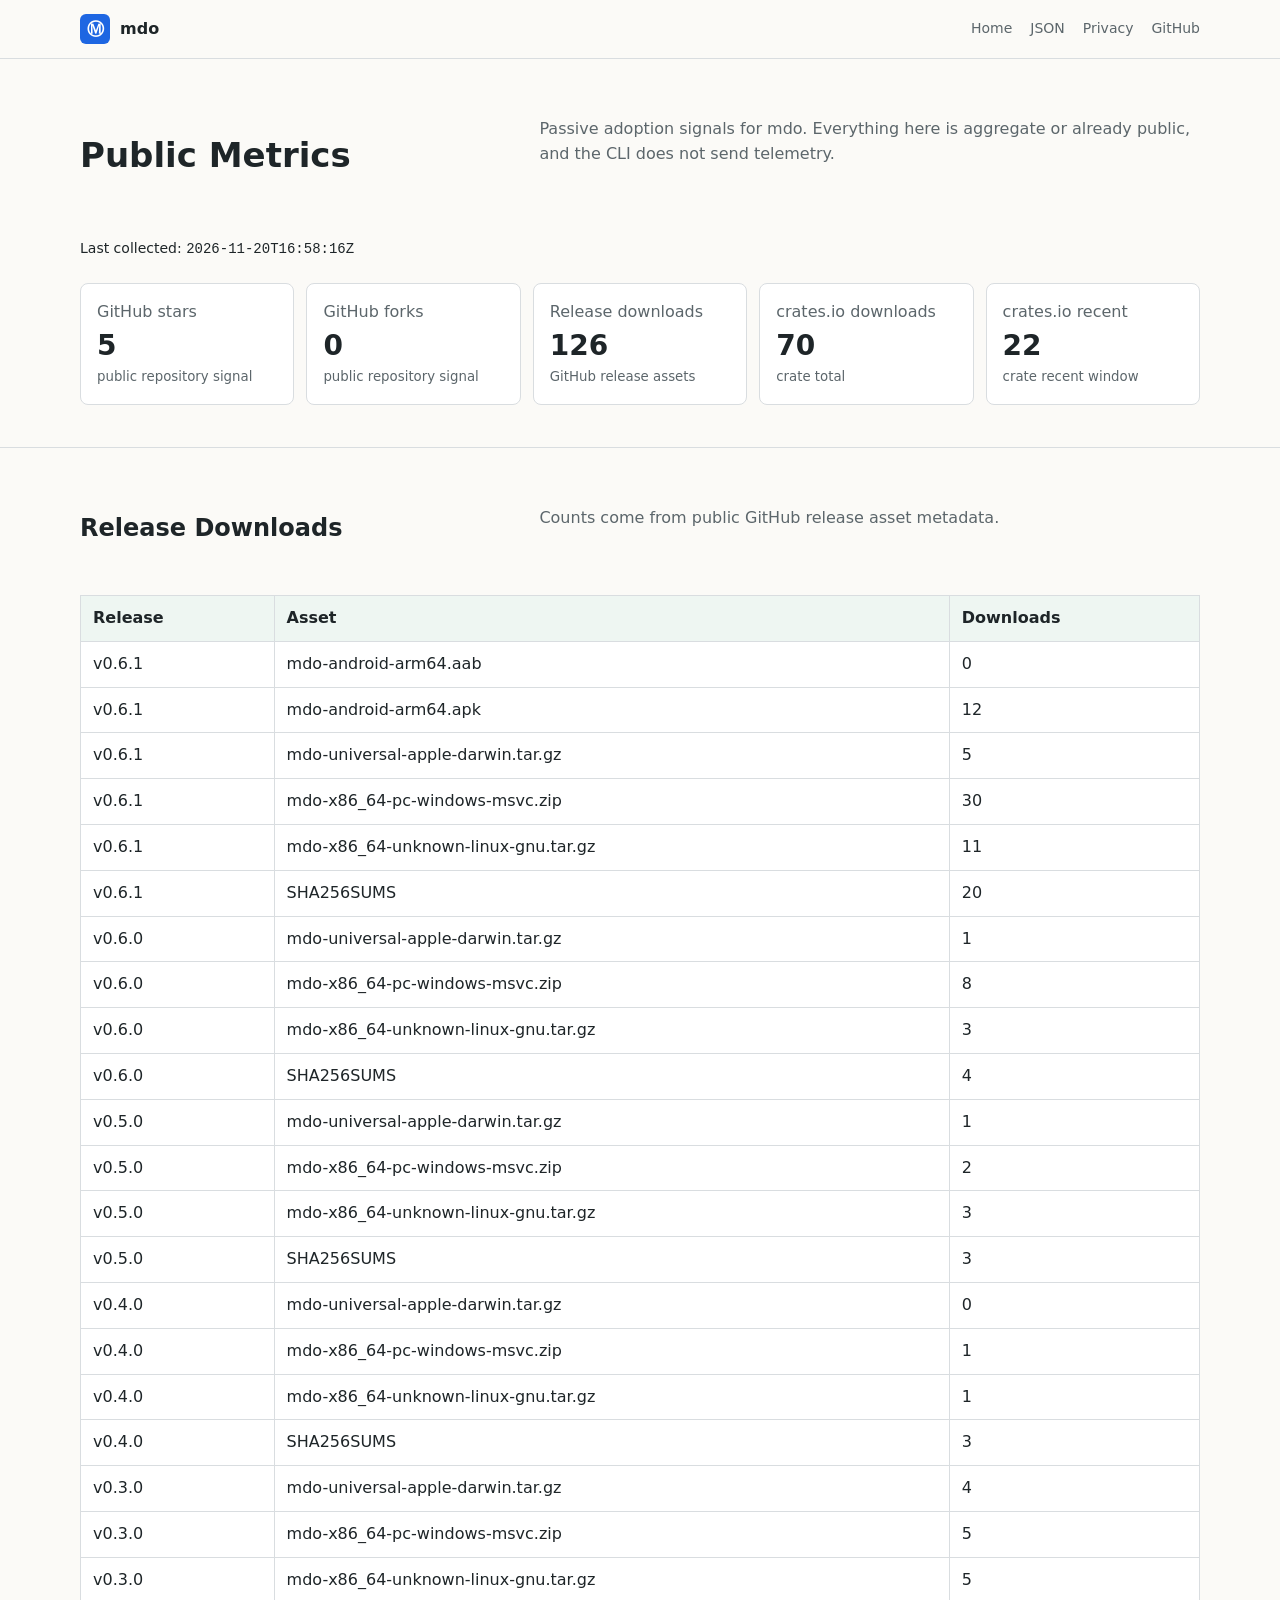
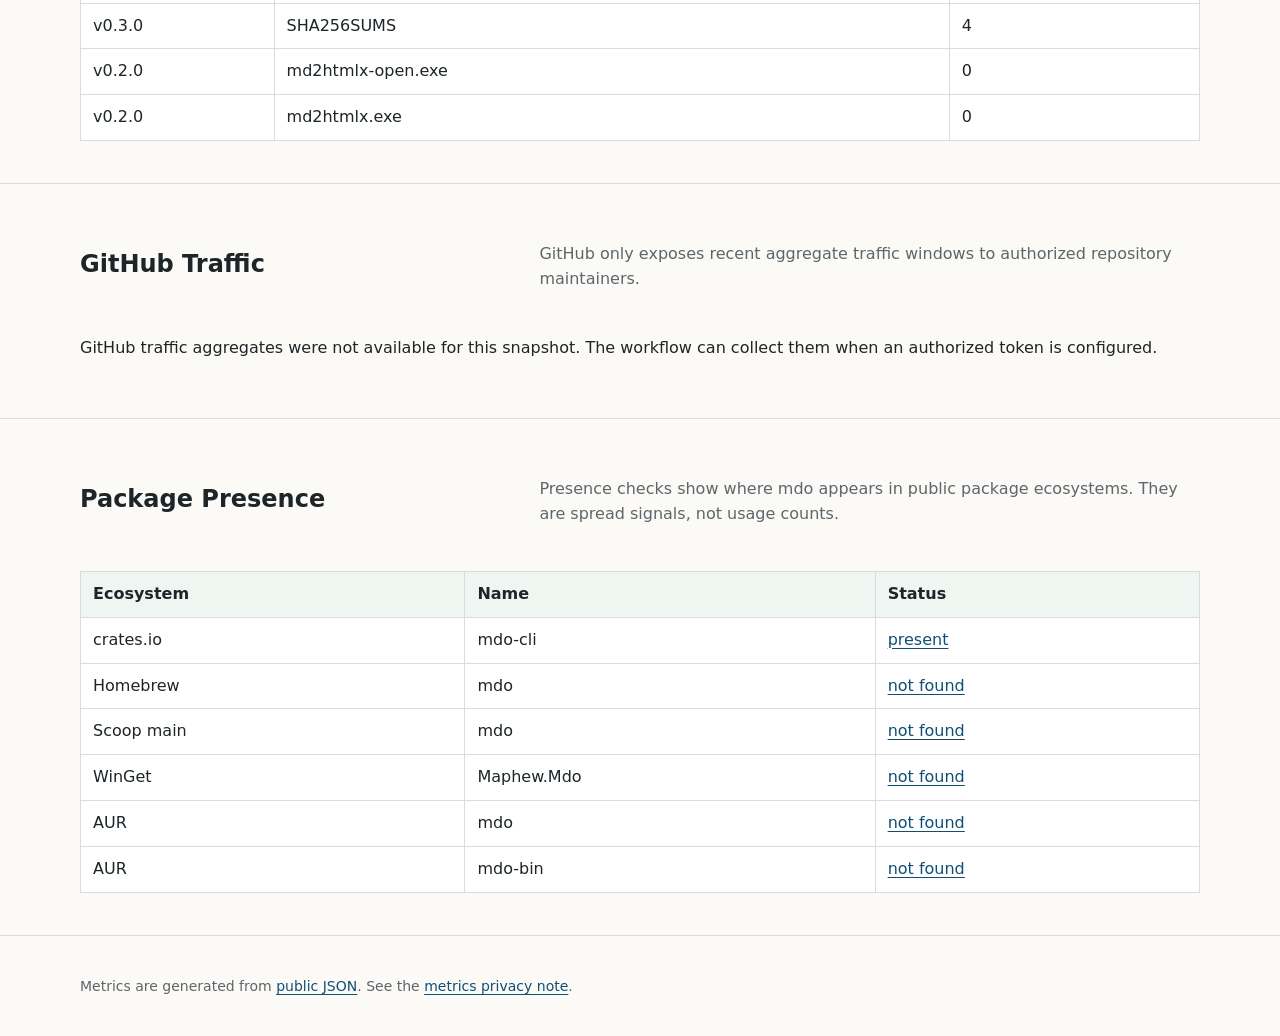
==== docs/metrics/index.html @ 8a6316ed "Update public metrics" ====
<!DOCTYPE html>
<html lang="en">
<head>
  <meta charset="utf-8">
  <meta name="viewport" content="width=device-width, initial-scale=1">
  <title>mdo public metrics</title>
  <meta name="description" content="Public, privacy-preserving adoption metrics for mdo.">
  <link rel="stylesheet" href="../assets/site.css">
</head>
<body>
  <header class="site-header">
    <nav class="nav" aria-label="Primary navigation">
      <a class="brand" href="../index.html">
        <span class="brand-mark" aria-hidden="true">&#9410;</span>
        <span>mdo</span>
      </a>
      <div class="nav-links">
        <a href="../index.html">Home</a>
        <a href="latest.json">JSON</a>
        <a href="privacy.html">Privacy</a>
        <a href="https://github.com/maphew/mdo">GitHub</a>
      </div>
    </nav>
  </header>
  <main>
    <section class="section">
      <div class="section-inner">
        <div class="section-heading">
          <h1>Public Metrics</h1>
          <p>Passive adoption signals for mdo. Everything here is aggregate or already public, and the CLI does not send telemetry.</p>
        </div>
        <p class="source-note">Last collected: <code>2026-11-20T16:58:16Z</code></p>
        <div class="metric-grid">
          <div class="metric-card"><span>GitHub stars</span><strong>5</strong><small>public repository signal</small></div><div class="metric-card"><span>GitHub forks</span><strong>0</strong><small>public repository signal</small></div><div class="metric-card"><span>Release downloads</span><strong>126</strong><small>GitHub release assets</small></div><div class="metric-card"><span>crates.io downloads</span><strong>70</strong><small>crate total</small></div><div class="metric-card"><span>crates.io recent</span><strong>22</strong><small>crate recent window</small></div>
        </div>
      </div>
    </section>
    <section class="section">
      <div class="section-inner">
        <div class="section-heading">
          <h2>Release Downloads</h2>
          <p>Counts come from public GitHub release asset metadata.</p>
        </div>
        <div class="table-wrap">
          <table class="metrics-table">
            <thead><tr><th>Release</th><th>Asset</th><th>Downloads</th></tr></thead>
            <tbody><tr><td>v0.6.1</td><td>mdo-android-arm64.aab</td><td>0</td></tr>
<tr><td>v0.6.1</td><td>mdo-android-arm64.apk</td><td>12</td></tr>
<tr><td>v0.6.1</td><td>mdo-universal-apple-darwin.tar.gz</td><td>5</td></tr>
<tr><td>v0.6.1</td><td>mdo-x86_64-pc-windows-msvc.zip</td><td>30</td></tr>
<tr><td>v0.6.1</td><td>mdo-x86_64-unknown-linux-gnu.tar.gz</td><td>11</td></tr>
<tr><td>v0.6.1</td><td>SHA256SUMS</td><td>20</td></tr>
<tr><td>v0.6.0</td><td>mdo-universal-apple-darwin.tar.gz</td><td>1</td></tr>
<tr><td>v0.6.0</td><td>mdo-x86_64-pc-windows-msvc.zip</td><td>8</td></tr>
<tr><td>v0.6.0</td><td>mdo-x86_64-unknown-linux-gnu.tar.gz</td><td>3</td></tr>
<tr><td>v0.6.0</td><td>SHA256SUMS</td><td>4</td></tr>
<tr><td>v0.5.0</td><td>mdo-universal-apple-darwin.tar.gz</td><td>1</td></tr>
<tr><td>v0.5.0</td><td>mdo-x86_64-pc-windows-msvc.zip</td><td>2</td></tr>
<tr><td>v0.5.0</td><td>mdo-x86_64-unknown-linux-gnu.tar.gz</td><td>3</td></tr>
<tr><td>v0.5.0</td><td>SHA256SUMS</td><td>3</td></tr>
<tr><td>v0.4.0</td><td>mdo-universal-apple-darwin.tar.gz</td><td>0</td></tr>
<tr><td>v0.4.0</td><td>mdo-x86_64-pc-windows-msvc.zip</td><td>1</td></tr>
<tr><td>v0.4.0</td><td>mdo-x86_64-unknown-linux-gnu.tar.gz</td><td>1</td></tr>
<tr><td>v0.4.0</td><td>SHA256SUMS</td><td>3</td></tr>
<tr><td>v0.3.0</td><td>mdo-universal-apple-darwin.tar.gz</td><td>4</td></tr>
<tr><td>v0.3.0</td><td>mdo-x86_64-pc-windows-msvc.zip</td><td>5</td></tr>
<tr><td>v0.3.0</td><td>mdo-x86_64-unknown-linux-gnu.tar.gz</td><td>5</td></tr>
<tr><td>v0.3.0</td><td>SHA256SUMS</td><td>4</td></tr>
<tr><td>v0.2.0</td><td>md2htmlx-open.exe</td><td>0</td></tr>
<tr><td>v0.2.0</td><td>md2htmlx.exe</td><td>0</td></tr></tbody>
          </table>
        </div>
      </div>
    </section>
    <section class="section">
      <div class="section-inner">
        <div class="section-heading">
          <h2>GitHub Traffic</h2>
          <p>GitHub only exposes recent aggregate traffic windows to authorized repository maintainers.</p>
        </div>
        <p>GitHub traffic aggregates were not available for this snapshot. The workflow can collect them when an authorized token is configured.</p>
      </div>
    </section>
    <section class="section">
      <div class="section-inner">
        <div class="section-heading">
          <h2>Package Presence</h2>
          <p>Presence checks show where mdo appears in public package ecosystems. They are spread signals, not usage counts.</p>
        </div>
        <div class="table-wrap">
          <table class="metrics-table">
            <thead><tr><th>Ecosystem</th><th>Name</th><th>Status</th></tr></thead>
            <tbody><tr><td>crates.io</td><td>mdo-cli</td><td><a href="https://crates.io/api/v1/crates/mdo-cli">present</a></td></tr>
<tr><td>Homebrew</td><td>mdo</td><td><a href="https://formulae.brew.sh/api/formula/mdo.json">not found</a></td></tr>
<tr><td>Scoop main</td><td>mdo</td><td><a href="https://raw.githubusercontent.com/ScoopInstaller/Main/master/bucket/mdo.json">not found</a></td></tr>
<tr><td>WinGet</td><td>Maphew.Mdo</td><td><a href="https://api.github.com/repos/microsoft/winget-pkgs/contents/manifests/m/Maphew/Mdo">not found</a></td></tr>
<tr><td>AUR</td><td>mdo</td><td><a href="https://aur.archlinux.org/rpc/v5/info/mdo">not found</a></td></tr>
<tr><td>AUR</td><td>mdo-bin</td><td><a href="https://aur.archlinux.org/rpc/v5/info/mdo-bin">not found</a></td></tr></tbody>
          </table>
        </div>
      </div>
    </section>
  </main>
  <footer class="site-footer">
    <p>Metrics are generated from <a href="latest.json">public JSON</a>. See the <a href="privacy.html">metrics privacy note</a>.</p>
  </footer>
</body>
</html>
---- docs/assets/site.css ----
/* Docs-only override loaded after mdo's embedded simple.css and default typography.
   Two consumers:
   1. docs/index.md, rendered by mdo with --css (the faux-browser-window homepage;
      see docs/faux-browser-window.md) — styled by the element selectors gated on
      `body:has(> footer.mdo-source-meta)` below.
   2. The hand-written metrics pages (docs/metrics/*.html), which link this file
      directly and use the class-based layout rules. */

:root {
  color-scheme: light;
  --bg: #fbfaf7;
  --text: #1e2528;
  --text-light: #5c666b;
  --border: #d9dde0;
  --muted: #5c666b;
  --line: #d9dde0;
  --panel: #ffffff;
  --panel-alt: #eef6f2;
  --accent: #176b5f;
  --accent-strong: #104f74;
  --accent-hover: #208a7a;
  --accent-text: #ffffff;
  --code: #b02060;
  --preformatted: #182d33;
  --code-bg: #f1f6f4;
  --code-text: #182d33;
  --code-border: #d4e1dc;
  --inline-code-bg: #eef3ef;
  --inline-code-text: #7e2451;
  --header-bg: rgba(251, 250, 247, 0.94);
  --disabled: #e5e5e5;
  --warn-bg: #fff5d8;
}

:root[data-theme="dark"] {
  color-scheme: dark;
  --bg: #1e2528;
  --text: #edf7f5;
  --text-light: #a8b4b8;
  --border: #526066;
  --muted: #a8b4b8;
  --line: #3f4a4f;
  --panel: #263136;
  --panel-alt: #1f3b38;
  --accent: #78d8ca;
  --accent-strong: #9ed8ff;
  --accent-hover: #a8ede2;
  --accent-text: #162126;
  --code: #ff8db5;
  --preformatted: #edf7f5;
  --code-bg: #10181c;
  --code-text: #edf7f5;
  --code-border: #3f4a4f;
  --inline-code-bg: #172328;
  --inline-code-text: #ffabc8;
  --header-bg: rgba(30, 37, 40, 0.94);
  --disabled: #3f4a4f;
  --warn-bg: #4c3f23;
}

* {
  box-sizing: border-box;
}

html {
  scroll-behavior: smooth;
}

body {
  margin: 0;
  background: var(--bg);
  color: var(--text);
  font-family:
    ui-sans-serif,
    system-ui,
    -apple-system,
    BlinkMacSystemFont,
    "Segoe UI",
    sans-serif;
  font-size: 1rem;
  line-height: 1.55;
}

a {
  color: var(--accent-strong);
  text-decoration-thickness: 0.08em;
  text-underline-offset: 0.18em;
}

/* Hand-written metrics pages (docs/metrics/*.html). */

.site-header {
  border-bottom: 1px solid var(--line);
  background: var(--header-bg);
  position: sticky;
  top: 0;
  z-index: 10;
  backdrop-filter: blur(10px);
}

.nav {
  width: min(1120px, calc(100% - 32px));
  min-height: 58px;
  margin: 0 auto;
  display: flex;
  align-items: center;
  justify-content: space-between;
  gap: 20px;
}

.brand {
  display: inline-flex;
  align-items: center;
  gap: 10px;
  color: var(--text);
  font-weight: 700;
  text-decoration: none;
}

.brand-mark {
  display: grid;
  width: 30px;
  height: 30px;
  place-items: center;
  border-radius: 6px;
  background: #1e66e2;
  color: white;
  font-size: 17px;
  line-height: 1;
}

.nav-links {
  display: flex;
  align-items: center;
  gap: 18px;
  flex-wrap: wrap;
  justify-content: flex-end;
  font-size: 14px;
}

.nav-links a {
  color: var(--muted);
  text-decoration: none;
}

.nav-links a:hover {
  color: var(--text);
}

.section {
  margin: 0;
  padding: 0;
  border-top: 0;
  border-bottom: 1px solid var(--line);
}

.section-inner {
  width: min(1120px, calc(100% - 32px));
  margin: 0 auto;
  padding: 42px 0;
}

.section-heading {
  display: grid;
  grid-template-columns: minmax(0, 0.65fr) minmax(280px, 1fr);
  gap: 30px;
  align-items: start;
  margin-bottom: 28px;
}

.section-heading h1 {
  max-width: none;
  font-size: 34px;
}

.section-heading p,
.note p {
  color: var(--muted);
}

.metric-grid {
  display: grid;
  grid-template-columns: repeat(5, minmax(0, 1fr));
  gap: 12px;
  margin-top: 22px;
}

.metric-card {
  min-width: 0;
  border: 1px solid var(--line);
  border-radius: 8px;
  background: var(--panel);
  padding: 16px;
}

.metric-card span,
.metric-card small {
  display: block;
  color: var(--muted);
}

.metric-card strong {
  display: block;
  margin: 6px 0;
  font-size: 28px;
  line-height: 1.1;
}

.note {
  min-width: 0;
  border: 1px solid var(--line);
  border-radius: 8px;
  background: var(--panel);
  padding: 18px;
}

.note.warn {
  background: var(--warn-bg);
}

.two-column {
  display: grid;
  grid-template-columns: minmax(0, 1fr) minmax(0, 1fr);
  gap: 18px;
}

.check-list {
  margin: 0;
  padding-left: 20px;
}

.check-list li + li {
  margin-top: 8px;
}

.source-note {
  margin-top: auto;
  font-size: 14px;
}

.result-strip {
  margin-top: 28px;
  padding-top: 26px;
  border-top: 1px solid var(--line);
}

.result-strip p {
  max-width: 760px;
  margin: 10px 0 16px;
  color: var(--muted);
}

.table-wrap {
  overflow-x: auto;
}

.metrics-table {
  width: 100%;
  border-collapse: collapse;
  background: var(--panel);
}

.metrics-table th,
.metrics-table td {
  border: 1px solid var(--line);
  padding: 10px 12px;
  text-align: left;
  vertical-align: top;
}

.metrics-table th {
  background: var(--panel-alt);
}

.site-footer {
  width: min(1120px, calc(100% - 32px));
  margin: 0 auto;
  padding: 26px 0;
  color: var(--muted);
  font-size: 14px;
}

@media (max-width: 880px) {
  .section-heading,
  .two-column {
    grid-template-columns: 1fr;
  }

  .metric-grid {
    grid-template-columns: repeat(2, minmax(0, 1fr));
  }
}

@media (max-width: 620px) {
  .nav {
    align-items: flex-start;
    flex-direction: column;
    padding: 12px 0;
  }

  .nav-links {
    justify-content: flex-start;
    gap: 12px;
  }

  .metric-grid {
    grid-template-columns: 1fr;
  }
}

/* Markdown-only mdo site source.
   The docs home is intentionally authored as docs/index.md with no raw HTML.
   These selectors enhance mdo-generated pages while leaving the hand-written
   metrics pages on their class-based layout. */

body:has(> footer.mdo-source-meta) > main {
  width: min(1120px, calc(100% - 32px));
  max-width: 1120px;
  margin: 0 auto;
  padding: 36px 0 18px;
}

body:has(> footer.mdo-source-meta) > main > h1:first-child {
  max-width: 11ch;
  margin: 0;
  font-size: clamp(44px, 8vw, 76px);
  line-height: 1.05;
}

body:has(> footer.mdo-source-meta) > main > h1:first-child + p {
  margin: 0 0 12px;
  color: var(--accent);
  font-size: 13px;
  font-weight: 800;
  letter-spacing: 0.08em;
  text-transform: uppercase;
}

body:has(> footer.mdo-source-meta) > main > h1:first-child + p + p {
  max-width: 760px;
  margin: 18px 0 24px;
  color: var(--muted);
  font-size: clamp(1.08rem, 2.4vw, 1.28rem);
}

body:has(> footer.mdo-source-meta) > main > table:first-of-type {
  width: 100%;
  margin: 24px 0;
  overflow: hidden;
  border: 1px solid var(--line);
  border-radius: 8px;
  background: var(--panel);
  box-shadow: 0 12px 36px rgba(28, 36, 40, 0.08);
}

body:has(> footer.mdo-source-meta) > main > table:first-of-type th,
body:has(> footer.mdo-source-meta) > main > table:first-of-type td {
  text-align: center;
}

body:has(> footer.mdo-source-meta) > main img {
  display: block;
  width: 100%;
  max-height: 520px;
  object-fit: cover;
  border: 1px solid var(--line);
  border-radius: 8px;
  box-shadow: 0 18px 50px rgba(28, 36, 40, 0.12);
}

body:has(> footer.mdo-source-meta)
  > main
  > p:has(> img[src$="mammoth-bluefinhero-1024x695.jpg"]) {
  position: relative;
  margin: 32px 0 0;
}

body:has(> footer.mdo-source-meta)
  > main
  > p:has(> img[src$="mammoth-bluefinhero-1024x695.jpg"])
  img {
  min-height: 440px;
  object-position: center top;
}

body:has(> footer.mdo-source-meta) > main > blockquote {
  margin: 24px 0 0;
  border-color: var(--accent);
  border-radius: 8px;
  background: var(--panel-alt);
  color: var(--text);
}

body:has(> footer.mdo-source-meta)
  > main
  > p:has(> img[src$="mammoth-bluefinhero-1024x695.jpg"])
  + blockquote {
  position: relative;
  z-index: 1;
  width: min(430px, 52%);
  min-height: 360px;
  max-height: 390px;
  margin: -460px 0 88px clamp(24px, 36%, 430px);
  padding: 0 1.25rem 1.25rem;
  overflow: hidden;
  border: 1px solid rgba(213, 225, 232, 0.92);
  border-radius: 8px;
  background: #fff;
  box-shadow: 0 16px 36px rgba(7, 18, 24, 0.3);
  color: #161d22;
  font-style: normal;
}

body:has(> footer.mdo-source-meta)
  > main
  > p:has(> img[src$="mammoth-bluefinhero-1024x695.jpg"])
  + blockquote::after {
  content: "";
  position: absolute;
  top: 74px;
  right: 6px;
  width: 4px;
  height: 132px;
  border-radius: 999px;
  background: rgba(37, 48, 55, 0.38);
}

body:has(> footer.mdo-source-meta)
  > main
  > p:has(> img[src$="mammoth-bluefinhero-1024x695.jpg"])
  + blockquote
  > p:first-child {
  position: relative;
  display: flex;
  min-height: 48px;
  align-items: center;
  margin: 0 -1.25rem 1.35rem;
  padding: 0 7.8rem 0 1.1rem;
  border-bottom: 1px solid #d9dde0;
  background: #edf1f3;
  color: #5c666b;
  font-size: 0.92rem;
  line-height: 1.2;
}

body:has(> footer.mdo-source-meta)
  > main
  > p:has(> img[src$="mammoth-bluefinhero-1024x695.jpg"])
  + blockquote
  > p:first-child::after {
  content: "−   □   ×";
  position: absolute;
  top: 0;
  right: 0;
  display: grid;
  width: 8rem;
  height: 100%;
  place-items: center;
  border-left: 1px solid rgba(139, 154, 162, 0.22);
  color: #66757d;
  font-size: 1.25rem;
  letter-spacing: 0.42rem;
  white-space: pre;
}

body:has(> footer.mdo-source-meta)
  > main
  > p:has(> img[src$="mammoth-bluefinhero-1024x695.jpg"])
  + blockquote
  > :not(p:first-child) {
  max-width: none;
}

body:has(> footer.mdo-source-meta)
  > main
  > p:has(> img[src$="mammoth-bluefinhero-1024x695.jpg"])
  + blockquote
  h1 {
  margin: 0 0 1.2rem;
  color: #101820;
  font-size: clamp(2rem, 5vw, 3rem);
  line-height: 1.12;
}

body:has(> footer.mdo-source-meta)
  > main
  > p:has(> img[src$="mammoth-bluefinhero-1024x695.jpg"])
  + blockquote
  h2 {
  margin: 2rem 0 1rem;
  color: #101820;
  font-size: clamp(1.5rem, 3.5vw, 2.1rem);
}

body:has(> footer.mdo-source-meta)
  > main
  > p:has(> img[src$="mammoth-bluefinhero-1024x695.jpg"])
  + blockquote
  p,
body:has(> footer.mdo-source-meta)
  > main
  > p:has(> img[src$="mammoth-bluefinhero-1024x695.jpg"])
  + blockquote
  li {
  color: #101820;
  font-size: 0.98rem;
  line-height: 1.45;
}

body:has(> footer.mdo-source-meta)
  > main
  > p:has(> img[src$="mammoth-bluefinhero-1024x695.jpg"])
  + blockquote
  table {
  width: 100%;
  font-size: 0.82rem;
}

body:has(> footer.mdo-source-meta)
  > main
  > p:has(> img[src$="mammoth-bluefinhero-1024x695.jpg"])
  + blockquote
  > p:last-child {
  margin-top: 1rem;
  font-size: 0.88rem;
}

body:has(> footer.mdo-source-meta) > main > h2 {
  margin-top: 3rem;
  padding-top: 2.4rem;
  border-top: 1px solid var(--line);
  font-size: clamp(1.75rem, 3vw, 2.25rem);
}

body:has(> footer.mdo-source-meta) > main > h3 {
  margin-top: 1.8rem;
}

body:has(> footer.mdo-source-meta) > main > p,
body:has(> footer.mdo-source-meta) > main > ul,
body:has(> footer.mdo-source-meta) > main > ol {
  max-width: 820px;
}

body:has(> footer.mdo-source-meta) > main pre {
  border: 1px solid var(--code-border);
  border-radius: 8px;
  background: var(--code-bg);
  color: var(--code-text);
}

body:has(> footer.mdo-source-meta) > main :not(pre) > code {
  border-radius: 5px;
  background: var(--inline-code-bg);
  color: var(--inline-code-text);
  padding: 0.12em 0.36em;
  font-size: 0.95em;
}

@media (max-width: 760px) {
  body:has(> footer.mdo-source-meta)
    > main
    > p:has(> img[src$="mammoth-bluefinhero-1024x695.jpg"])
    img {
    min-height: 390px;
  }

  body:has(> footer.mdo-source-meta)
    > main
    > p:has(> img[src$="mammoth-bluefinhero-1024x695.jpg"])
    + blockquote {
    width: calc(100% - 28px);
    min-height: 300px;
    max-height: 320px;
    margin: -360px 14px 72px;
  }
}
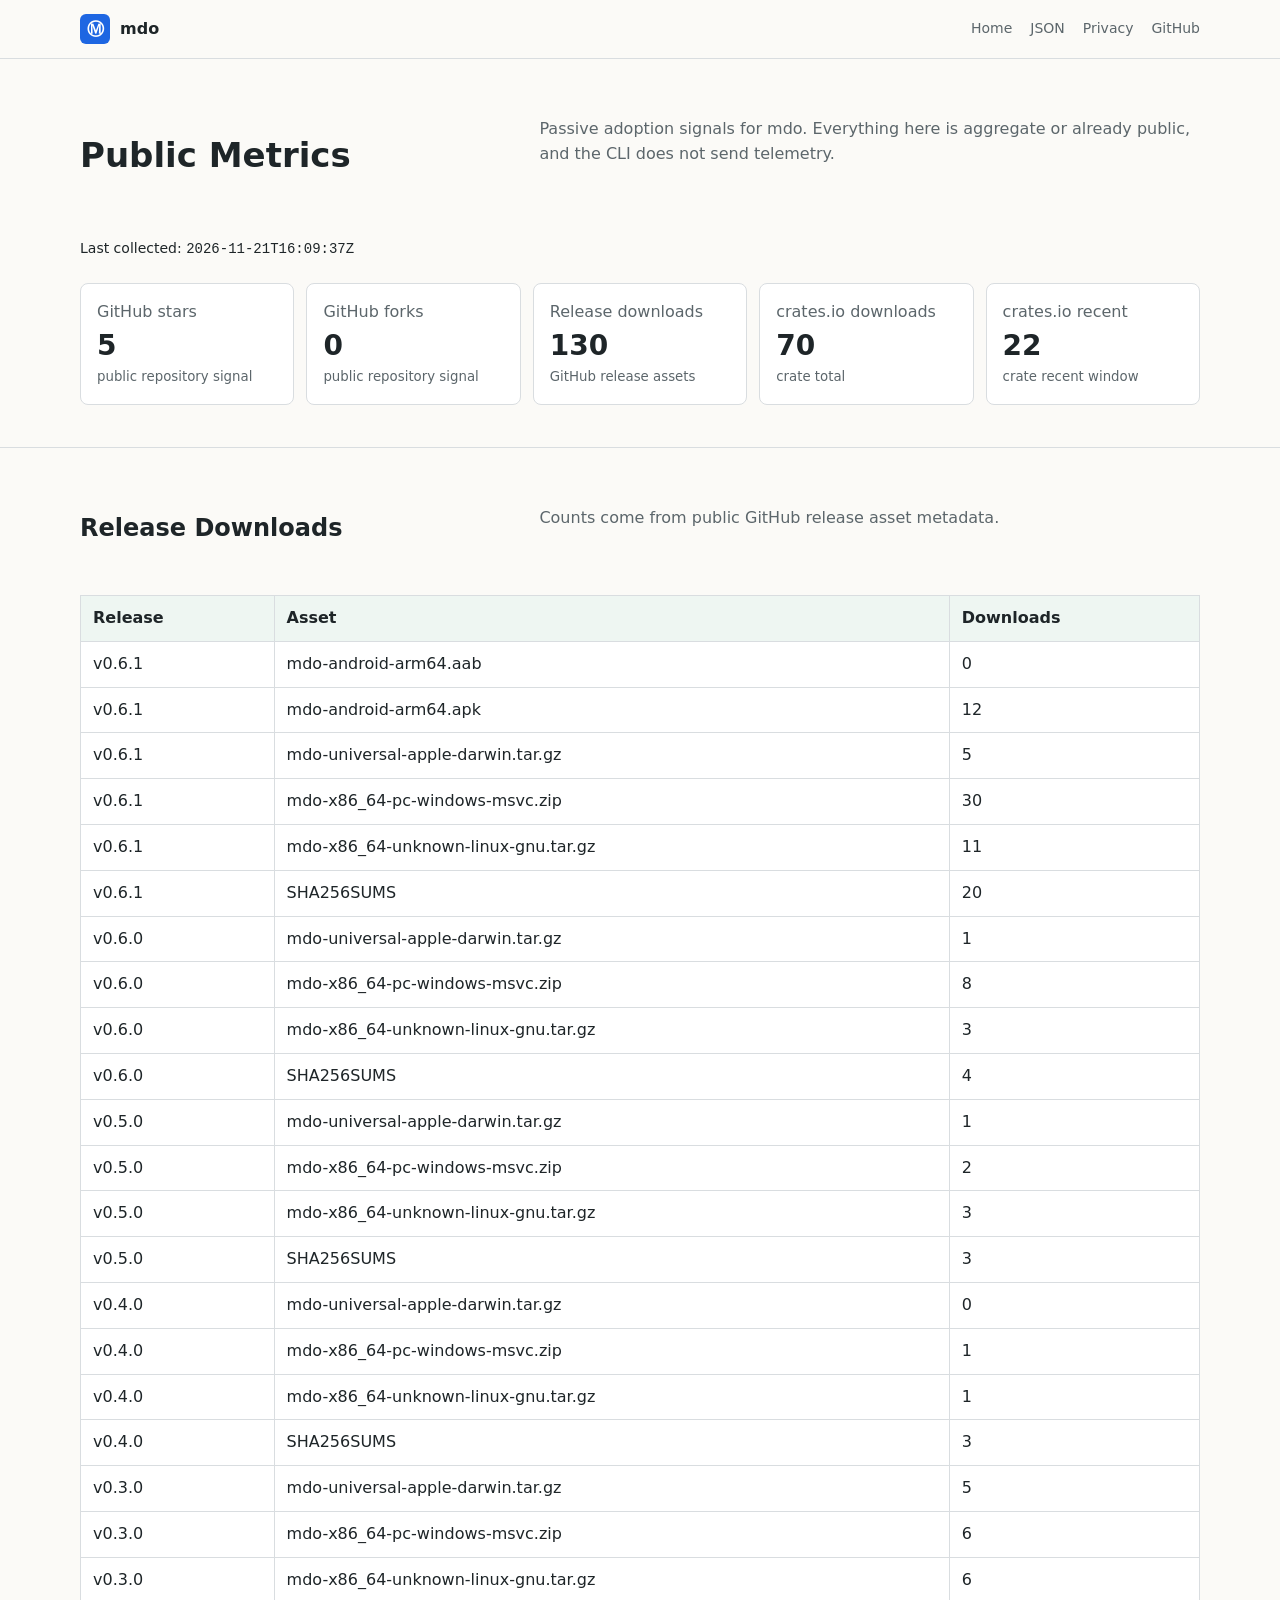
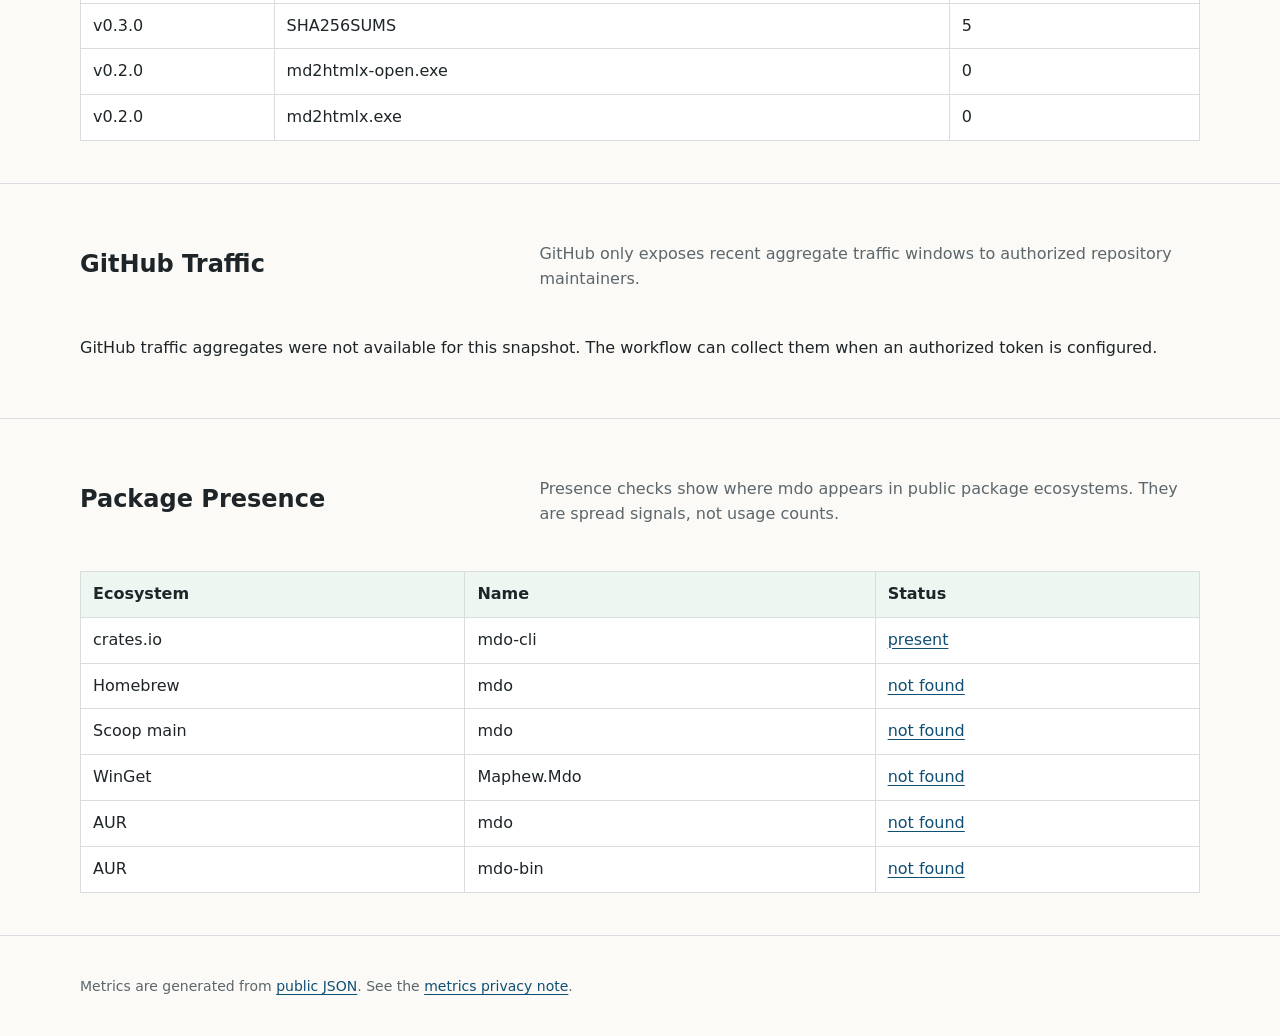
==== commit df2a3169: "Update public metrics" ====
--- a/docs/metrics/index.html
+++ b/docs/metrics/index.html
@@ -29,9 +29,9 @@
           <h1>Public Metrics</h1>
           <p>Passive adoption signals for mdo. Everything here is aggregate or already public, and the CLI does not send telemetry.</p>
         </div>
-        <p class="source-note">Last collected: <code>2026-11-20T16:58:16Z</code></p>
+        <p class="source-note">Last collected: <code>2026-11-21T16:09:37Z</code></p>
         <div class="metric-grid">
-          <div class="metric-card"><span>GitHub stars</span><strong>5</strong><small>public repository signal</small></div><div class="metric-card"><span>GitHub forks</span><strong>0</strong><small>public repository signal</small></div><div class="metric-card"><span>Release downloads</span><strong>126</strong><small>GitHub release assets</small></div><div class="metric-card"><span>crates.io downloads</span><strong>70</strong><small>crate total</small></div><div class="metric-card"><span>crates.io recent</span><strong>22</strong><small>crate recent window</small></div>
+          <div class="metric-card"><span>GitHub stars</span><strong>5</strong><small>public repository signal</small></div><div class="metric-card"><span>GitHub forks</span><strong>0</strong><small>public repository signal</small></div><div class="metric-card"><span>Release downloads</span><strong>130</strong><small>GitHub release assets</small></div><div class="metric-card"><span>crates.io downloads</span><strong>70</strong><small>crate total</small></div><div class="metric-card"><span>crates.io recent</span><strong>22</strong><small>crate recent window</small></div>
         </div>
       </div>
     </section>
@@ -62,10 +62,10 @@
 <tr><td>v0.4.0</td><td>mdo-x86_64-pc-windows-msvc.zip</td><td>1</td></tr>
 <tr><td>v0.4.0</td><td>mdo-x86_64-unknown-linux-gnu.tar.gz</td><td>1</td></tr>
 <tr><td>v0.4.0</td><td>SHA256SUMS</td><td>3</td></tr>
-<tr><td>v0.3.0</td><td>mdo-universal-apple-darwin.tar.gz</td><td>4</td></tr>
-<tr><td>v0.3.0</td><td>mdo-x86_64-pc-windows-msvc.zip</td><td>5</td></tr>
-<tr><td>v0.3.0</td><td>mdo-x86_64-unknown-linux-gnu.tar.gz</td><td>5</td></tr>
-<tr><td>v0.3.0</td><td>SHA256SUMS</td><td>4</td></tr>
+<tr><td>v0.3.0</td><td>mdo-universal-apple-darwin.tar.gz</td><td>5</td></tr>
+<tr><td>v0.3.0</td><td>mdo-x86_64-pc-windows-msvc.zip</td><td>6</td></tr>
+<tr><td>v0.3.0</td><td>mdo-x86_64-unknown-linux-gnu.tar.gz</td><td>6</td></tr>
+<tr><td>v0.3.0</td><td>SHA256SUMS</td><td>5</td></tr>
 <tr><td>v0.2.0</td><td>md2htmlx-open.exe</td><td>0</td></tr>
 <tr><td>v0.2.0</td><td>md2htmlx.exe</td><td>0</td></tr></tbody>
           </table>
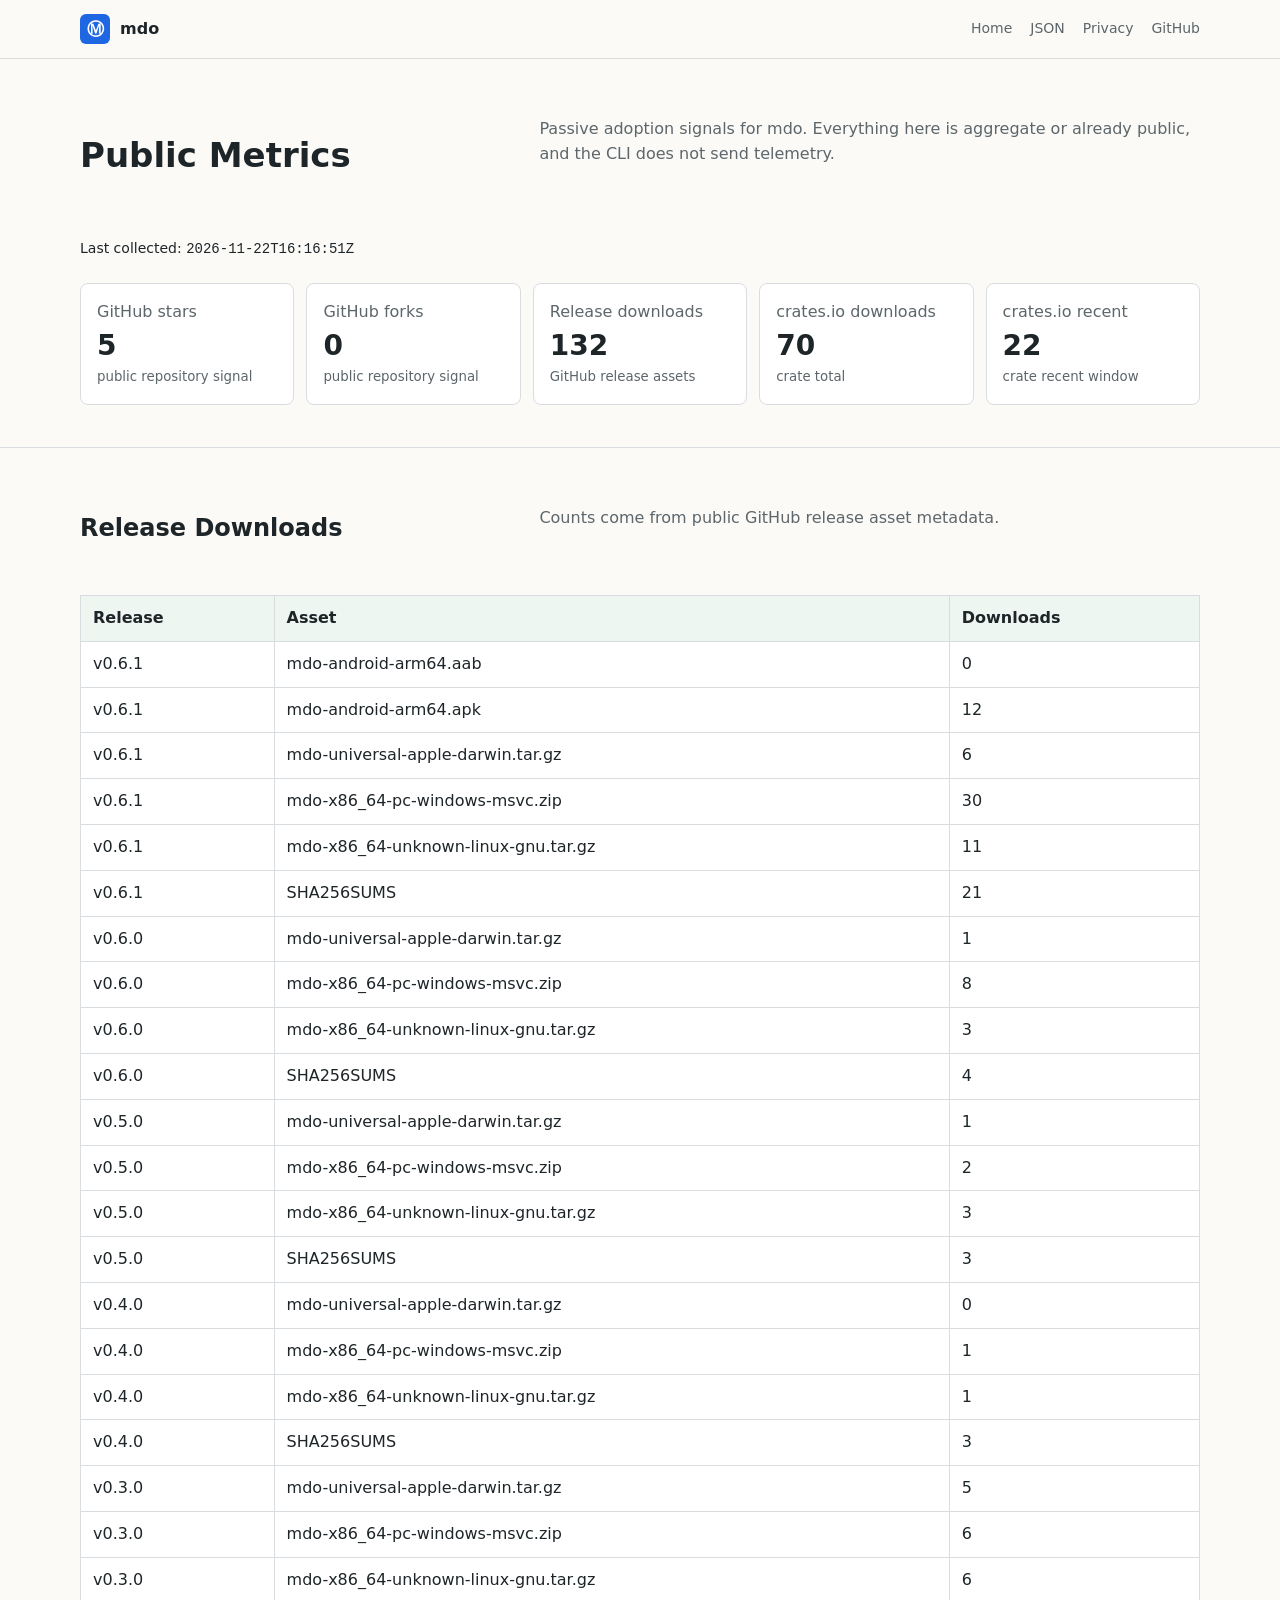
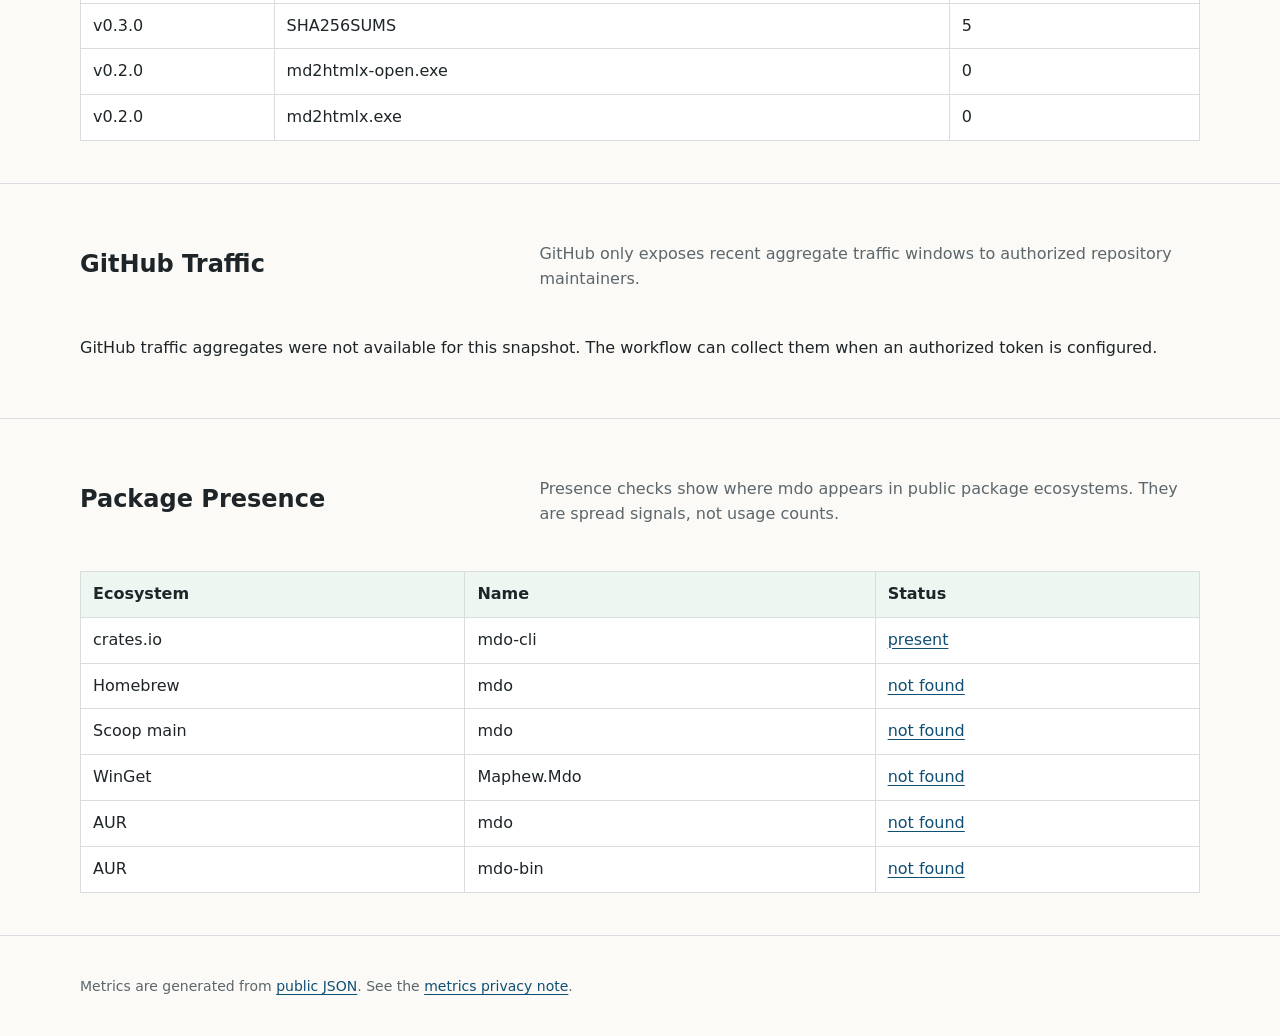
==== commit 17803c52: "Update public metrics" ====
--- a/docs/metrics/index.html
+++ b/docs/metrics/index.html
@@ -29,9 +29,9 @@
           <h1>Public Metrics</h1>
           <p>Passive adoption signals for mdo. Everything here is aggregate or already public, and the CLI does not send telemetry.</p>
         </div>
-        <p class="source-note">Last collected: <code>2026-11-21T16:09:37Z</code></p>
+        <p class="source-note">Last collected: <code>2026-11-22T16:16:51Z</code></p>
         <div class="metric-grid">
-          <div class="metric-card"><span>GitHub stars</span><strong>5</strong><small>public repository signal</small></div><div class="metric-card"><span>GitHub forks</span><strong>0</strong><small>public repository signal</small></div><div class="metric-card"><span>Release downloads</span><strong>130</strong><small>GitHub release assets</small></div><div class="metric-card"><span>crates.io downloads</span><strong>70</strong><small>crate total</small></div><div class="metric-card"><span>crates.io recent</span><strong>22</strong><small>crate recent window</small></div>
+          <div class="metric-card"><span>GitHub stars</span><strong>5</strong><small>public repository signal</small></div><div class="metric-card"><span>GitHub forks</span><strong>0</strong><small>public repository signal</small></div><div class="metric-card"><span>Release downloads</span><strong>132</strong><small>GitHub release assets</small></div><div class="metric-card"><span>crates.io downloads</span><strong>70</strong><small>crate total</small></div><div class="metric-card"><span>crates.io recent</span><strong>22</strong><small>crate recent window</small></div>
         </div>
       </div>
     </section>
@@ -46,10 +46,10 @@
             <thead><tr><th>Release</th><th>Asset</th><th>Downloads</th></tr></thead>
             <tbody><tr><td>v0.6.1</td><td>mdo-android-arm64.aab</td><td>0</td></tr>
 <tr><td>v0.6.1</td><td>mdo-android-arm64.apk</td><td>12</td></tr>
-<tr><td>v0.6.1</td><td>mdo-universal-apple-darwin.tar.gz</td><td>5</td></tr>
+<tr><td>v0.6.1</td><td>mdo-universal-apple-darwin.tar.gz</td><td>6</td></tr>
 <tr><td>v0.6.1</td><td>mdo-x86_64-pc-windows-msvc.zip</td><td>30</td></tr>
 <tr><td>v0.6.1</td><td>mdo-x86_64-unknown-linux-gnu.tar.gz</td><td>11</td></tr>
-<tr><td>v0.6.1</td><td>SHA256SUMS</td><td>20</td></tr>
+<tr><td>v0.6.1</td><td>SHA256SUMS</td><td>21</td></tr>
 <tr><td>v0.6.0</td><td>mdo-universal-apple-darwin.tar.gz</td><td>1</td></tr>
 <tr><td>v0.6.0</td><td>mdo-x86_64-pc-windows-msvc.zip</td><td>8</td></tr>
 <tr><td>v0.6.0</td><td>mdo-x86_64-unknown-linux-gnu.tar.gz</td><td>3</td></tr>
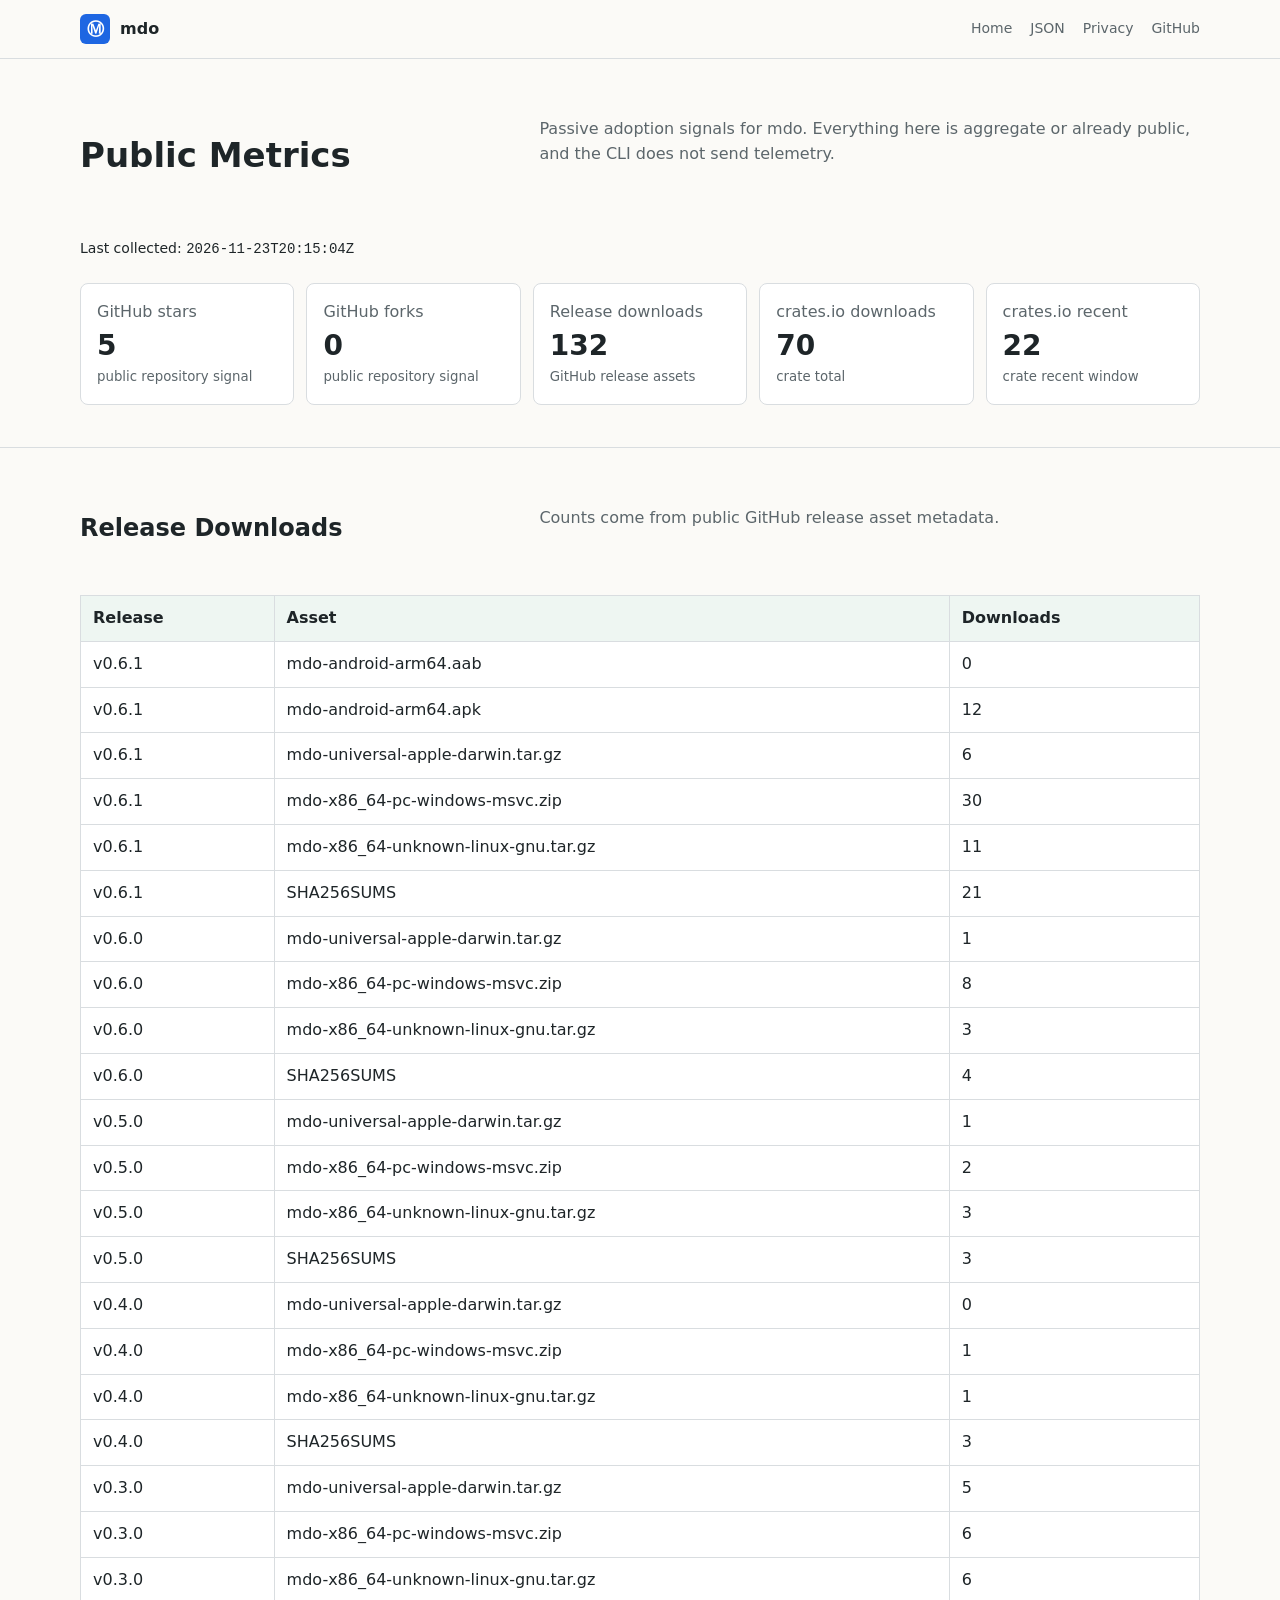
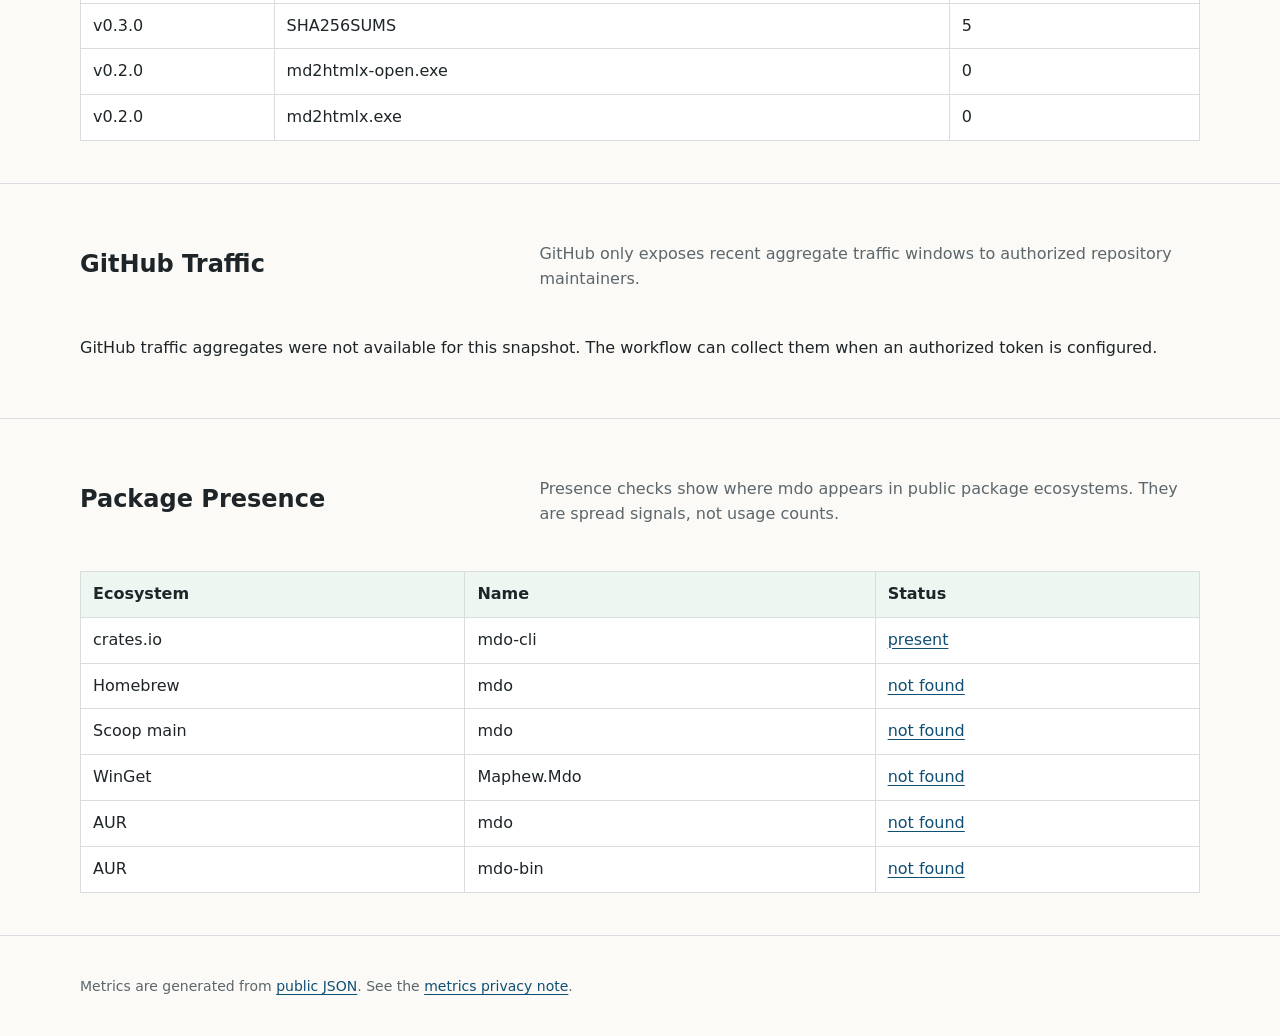
==== commit 4c682d30: "Update public metrics" ====
--- a/docs/metrics/index.html
+++ b/docs/metrics/index.html
@@ -29,7 +29,7 @@
           <h1>Public Metrics</h1>
           <p>Passive adoption signals for mdo. Everything here is aggregate or already public, and the CLI does not send telemetry.</p>
         </div>
-        <p class="source-note">Last collected: <code>2026-11-22T16:16:51Z</code></p>
+        <p class="source-note">Last collected: <code>2026-11-23T20:15:04Z</code></p>
         <div class="metric-grid">
           <div class="metric-card"><span>GitHub stars</span><strong>5</strong><small>public repository signal</small></div><div class="metric-card"><span>GitHub forks</span><strong>0</strong><small>public repository signal</small></div><div class="metric-card"><span>Release downloads</span><strong>132</strong><small>GitHub release assets</small></div><div class="metric-card"><span>crates.io downloads</span><strong>70</strong><small>crate total</small></div><div class="metric-card"><span>crates.io recent</span><strong>22</strong><small>crate recent window</small></div>
         </div>
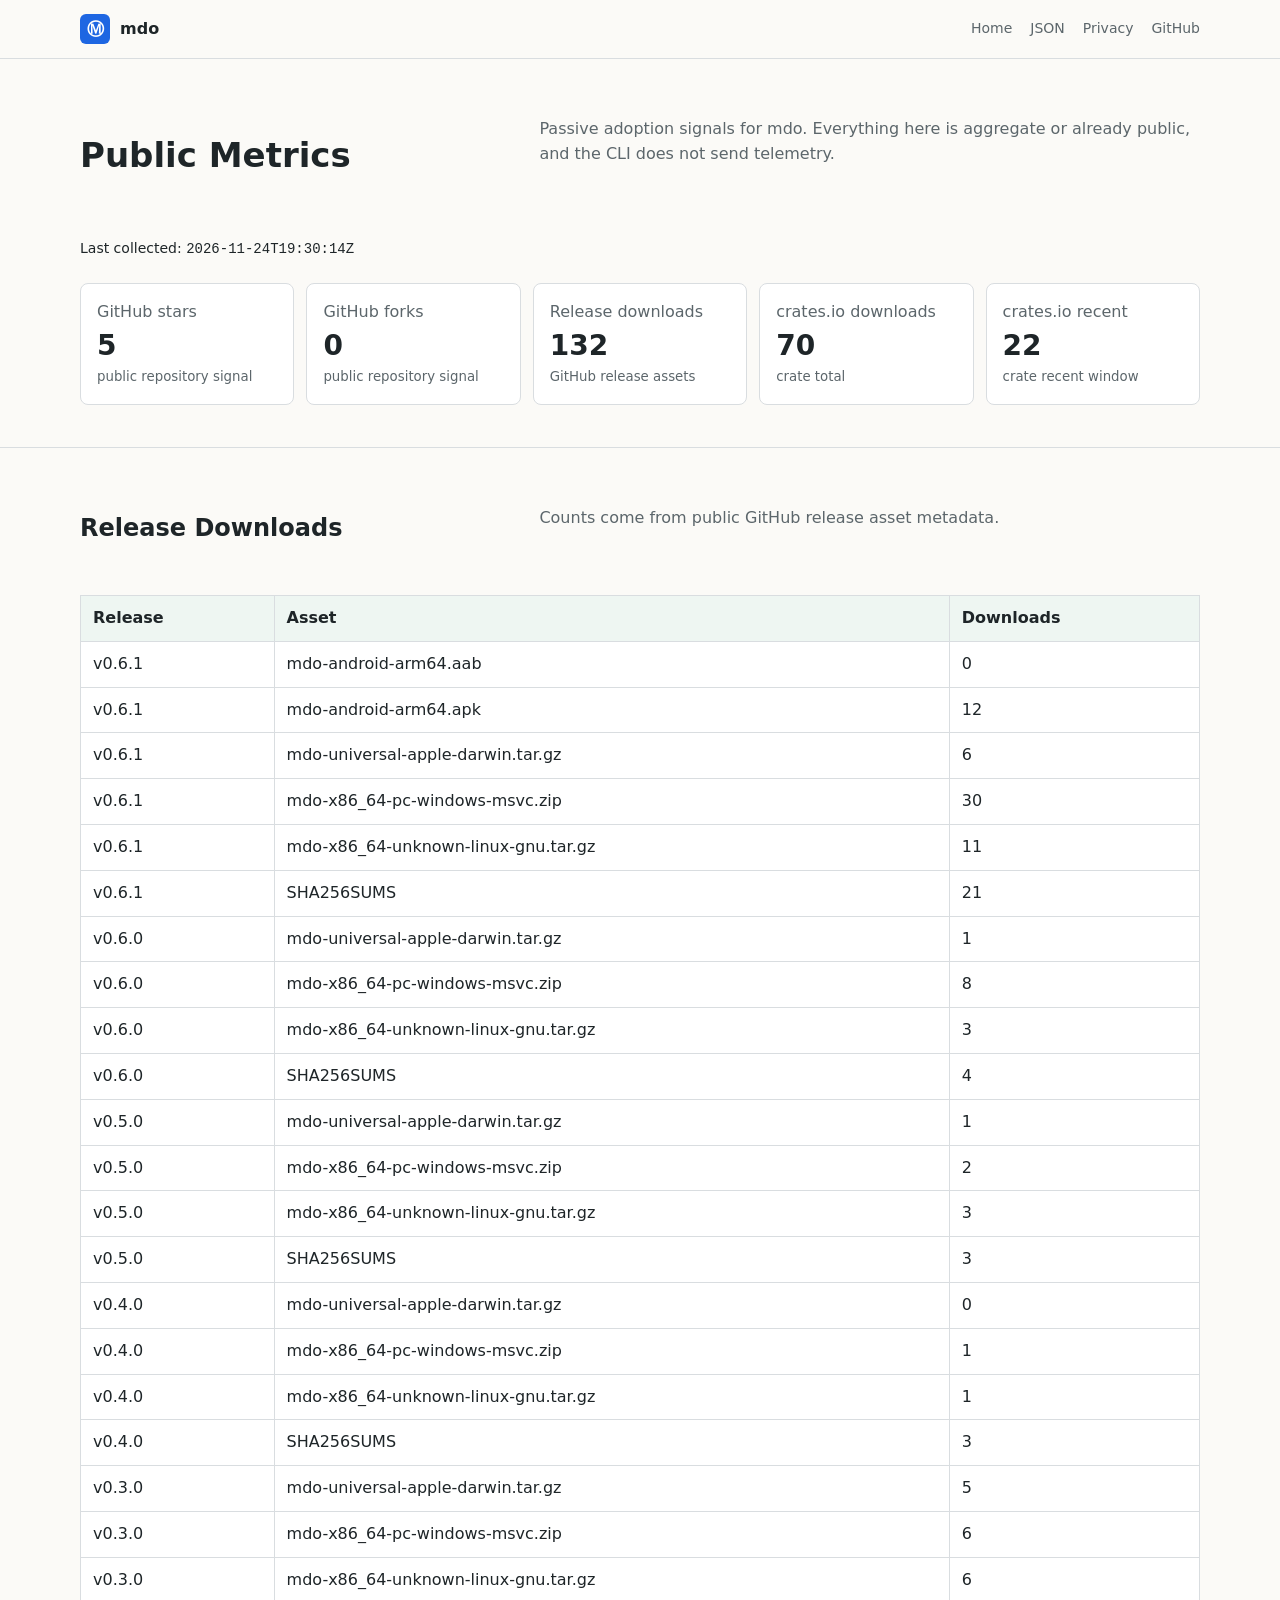
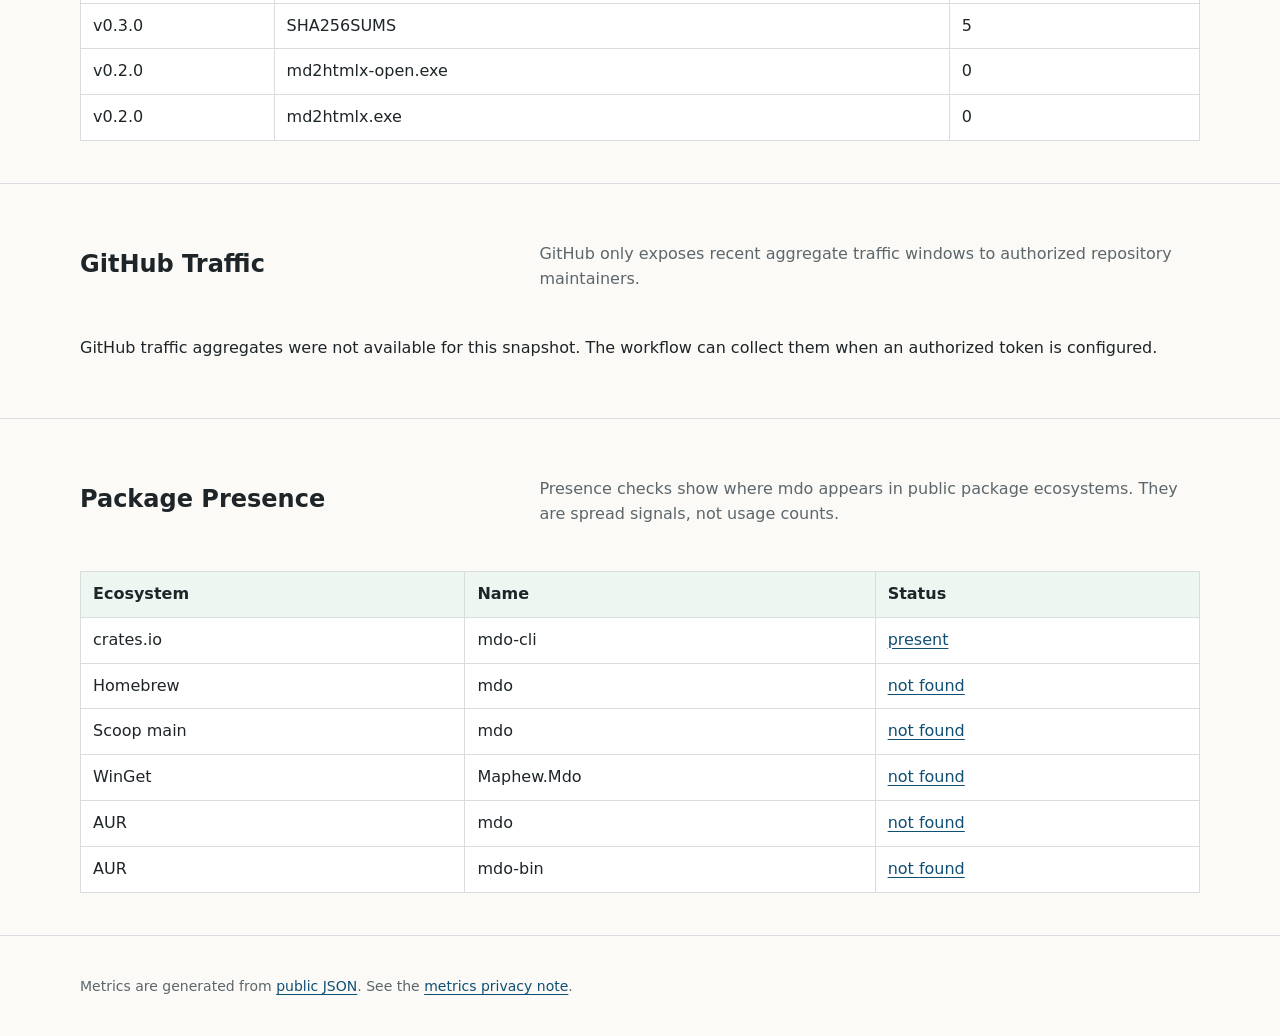
==== commit e54eae47: "Update public metrics" ====
--- a/docs/metrics/index.html
+++ b/docs/metrics/index.html
@@ -29,7 +29,7 @@
           <h1>Public Metrics</h1>
           <p>Passive adoption signals for mdo. Everything here is aggregate or already public, and the CLI does not send telemetry.</p>
         </div>
-        <p class="source-note">Last collected: <code>2026-11-23T20:15:04Z</code></p>
+        <p class="source-note">Last collected: <code>2026-11-24T19:30:14Z</code></p>
         <div class="metric-grid">
           <div class="metric-card"><span>GitHub stars</span><strong>5</strong><small>public repository signal</small></div><div class="metric-card"><span>GitHub forks</span><strong>0</strong><small>public repository signal</small></div><div class="metric-card"><span>Release downloads</span><strong>132</strong><small>GitHub release assets</small></div><div class="metric-card"><span>crates.io downloads</span><strong>70</strong><small>crate total</small></div><div class="metric-card"><span>crates.io recent</span><strong>22</strong><small>crate recent window</small></div>
         </div>
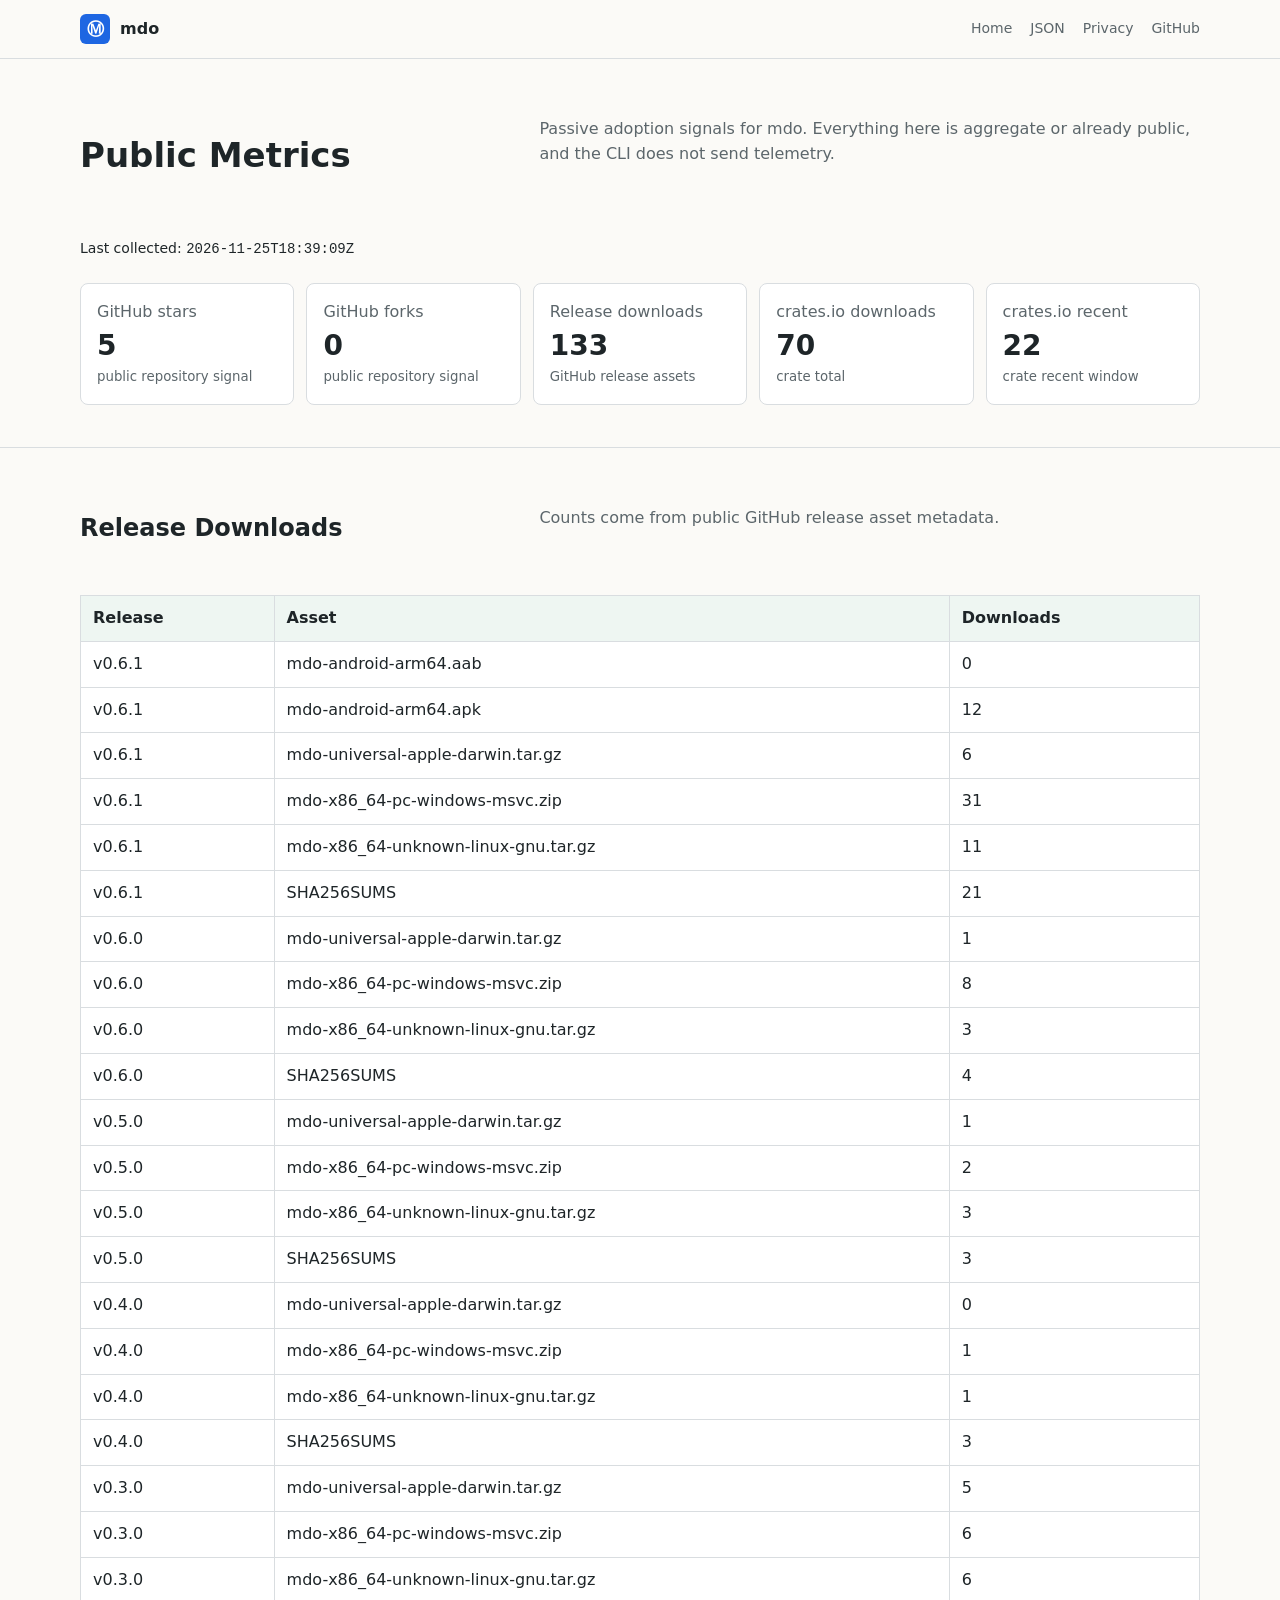
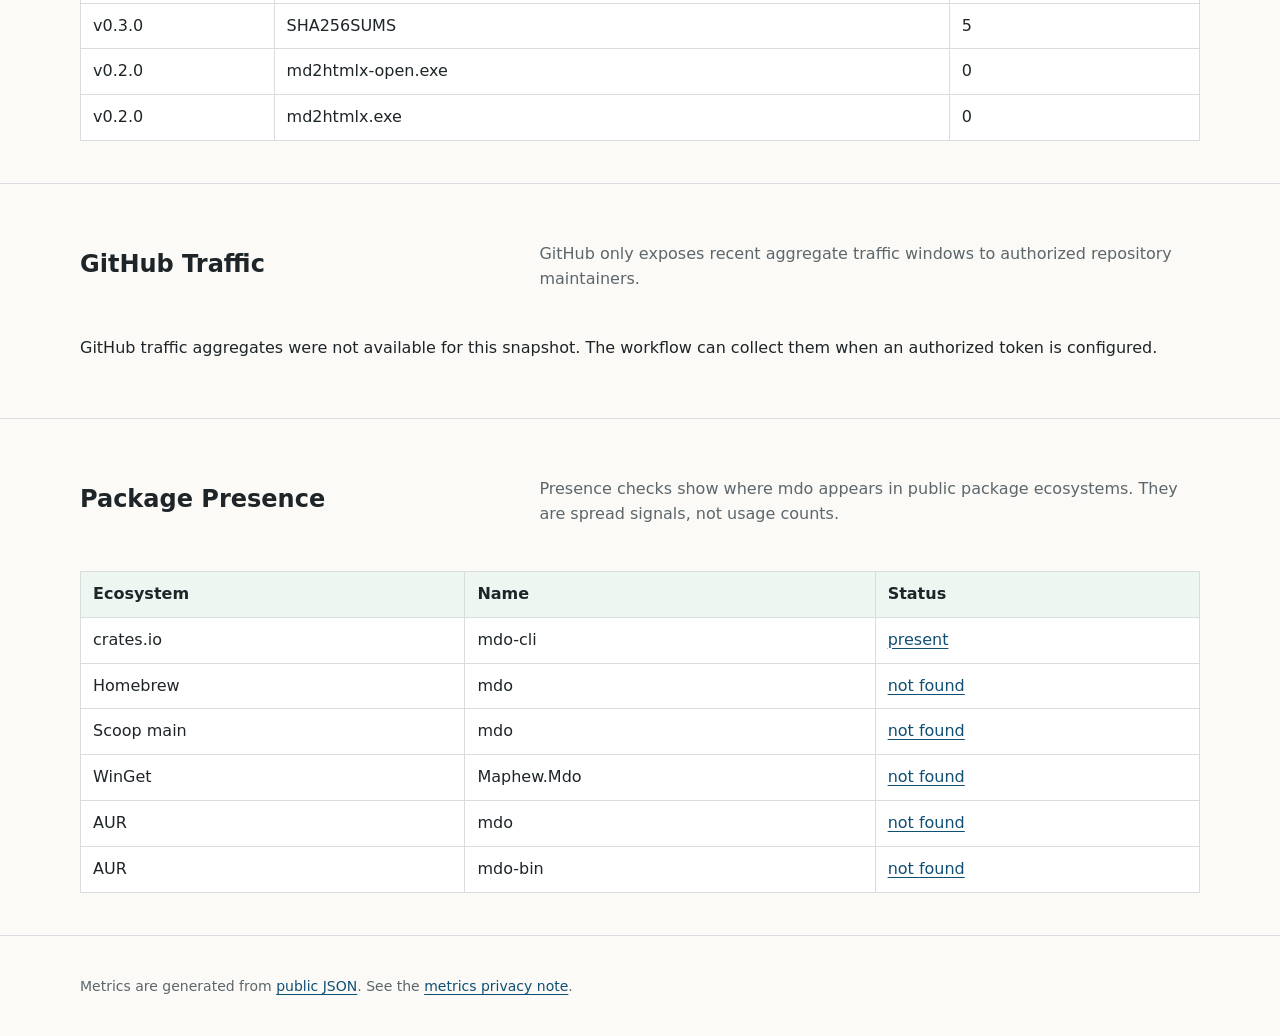
==== commit d06f8911: "Update public metrics" ====
--- a/docs/metrics/index.html
+++ b/docs/metrics/index.html
@@ -29,9 +29,9 @@
           <h1>Public Metrics</h1>
           <p>Passive adoption signals for mdo. Everything here is aggregate or already public, and the CLI does not send telemetry.</p>
         </div>
-        <p class="source-note">Last collected: <code>2026-11-24T19:30:14Z</code></p>
+        <p class="source-note">Last collected: <code>2026-11-25T18:39:09Z</code></p>
         <div class="metric-grid">
-          <div class="metric-card"><span>GitHub stars</span><strong>5</strong><small>public repository signal</small></div><div class="metric-card"><span>GitHub forks</span><strong>0</strong><small>public repository signal</small></div><div class="metric-card"><span>Release downloads</span><strong>132</strong><small>GitHub release assets</small></div><div class="metric-card"><span>crates.io downloads</span><strong>70</strong><small>crate total</small></div><div class="metric-card"><span>crates.io recent</span><strong>22</strong><small>crate recent window</small></div>
+          <div class="metric-card"><span>GitHub stars</span><strong>5</strong><small>public repository signal</small></div><div class="metric-card"><span>GitHub forks</span><strong>0</strong><small>public repository signal</small></div><div class="metric-card"><span>Release downloads</span><strong>133</strong><small>GitHub release assets</small></div><div class="metric-card"><span>crates.io downloads</span><strong>70</strong><small>crate total</small></div><div class="metric-card"><span>crates.io recent</span><strong>22</strong><small>crate recent window</small></div>
         </div>
       </div>
     </section>
@@ -47,7 +47,7 @@
             <tbody><tr><td>v0.6.1</td><td>mdo-android-arm64.aab</td><td>0</td></tr>
 <tr><td>v0.6.1</td><td>mdo-android-arm64.apk</td><td>12</td></tr>
 <tr><td>v0.6.1</td><td>mdo-universal-apple-darwin.tar.gz</td><td>6</td></tr>
-<tr><td>v0.6.1</td><td>mdo-x86_64-pc-windows-msvc.zip</td><td>30</td></tr>
+<tr><td>v0.6.1</td><td>mdo-x86_64-pc-windows-msvc.zip</td><td>31</td></tr>
 <tr><td>v0.6.1</td><td>mdo-x86_64-unknown-linux-gnu.tar.gz</td><td>11</td></tr>
 <tr><td>v0.6.1</td><td>SHA256SUMS</td><td>21</td></tr>
 <tr><td>v0.6.0</td><td>mdo-universal-apple-darwin.tar.gz</td><td>1</td></tr>
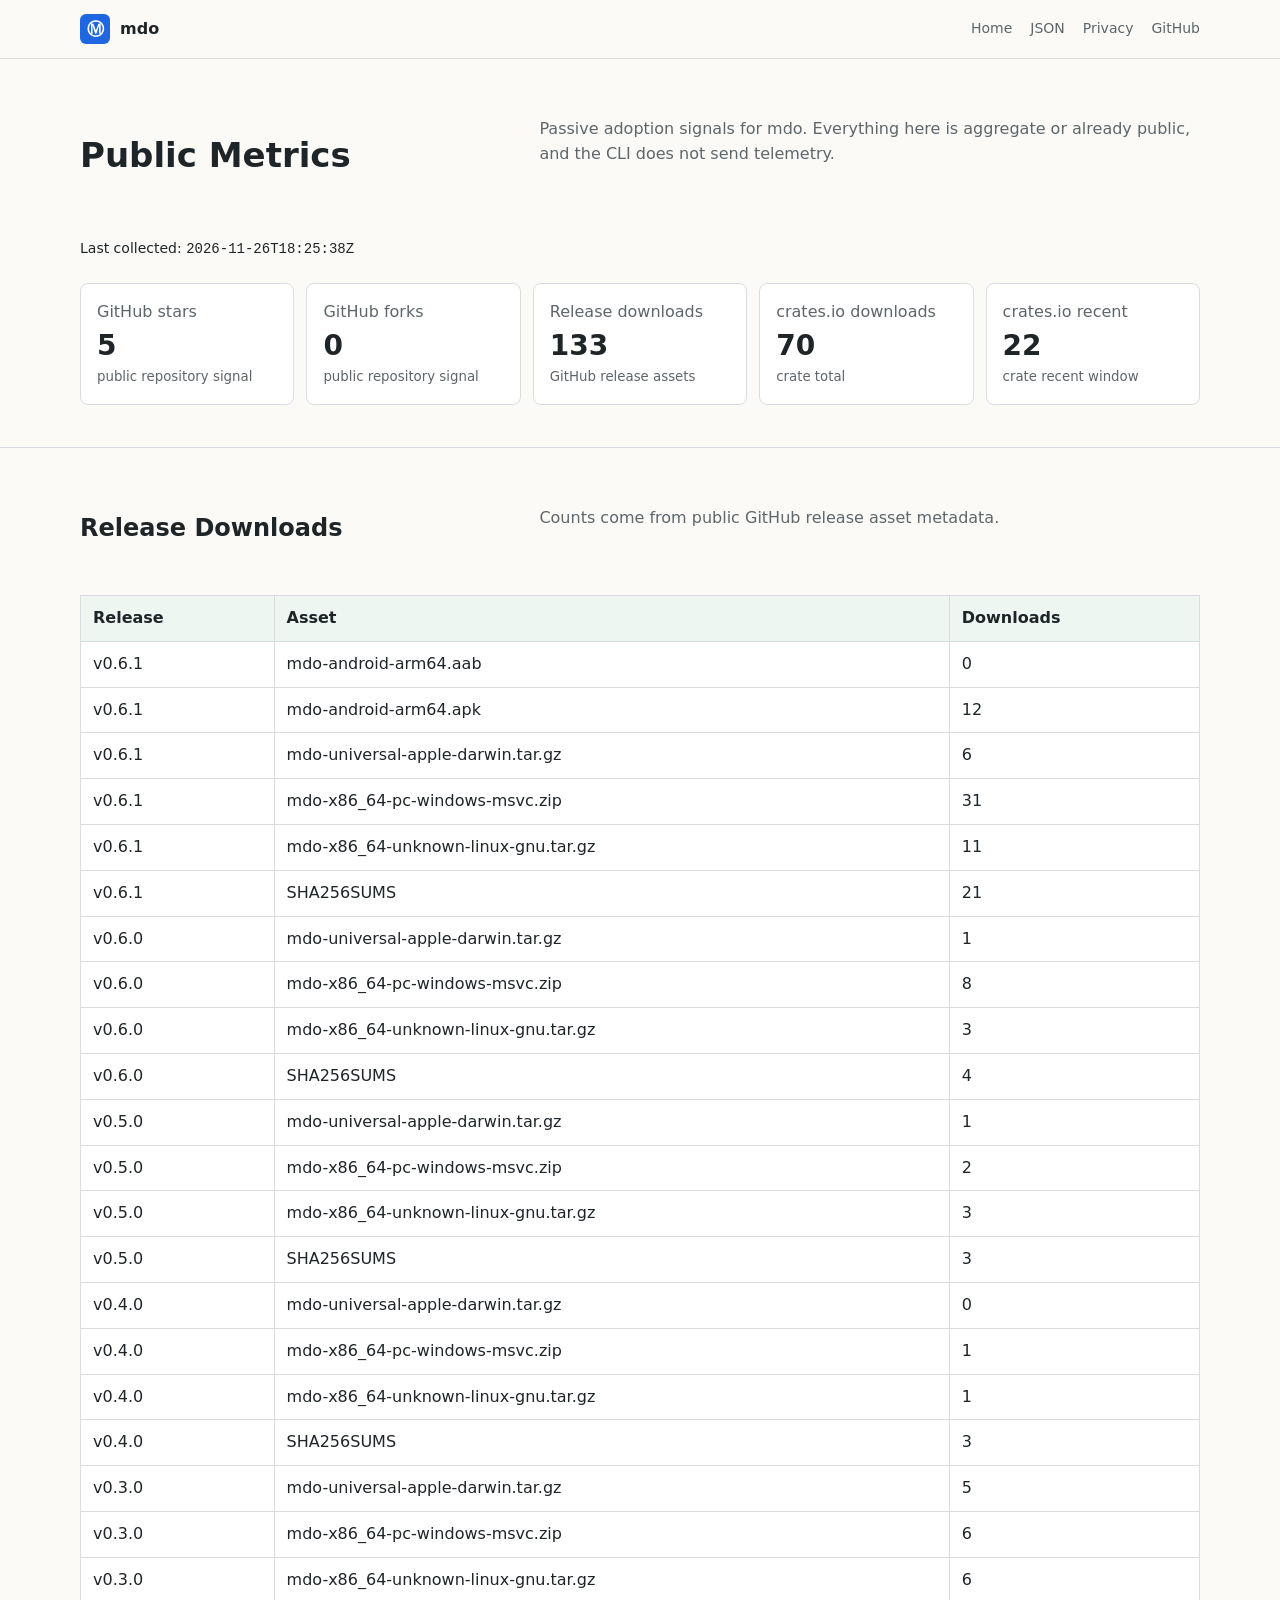
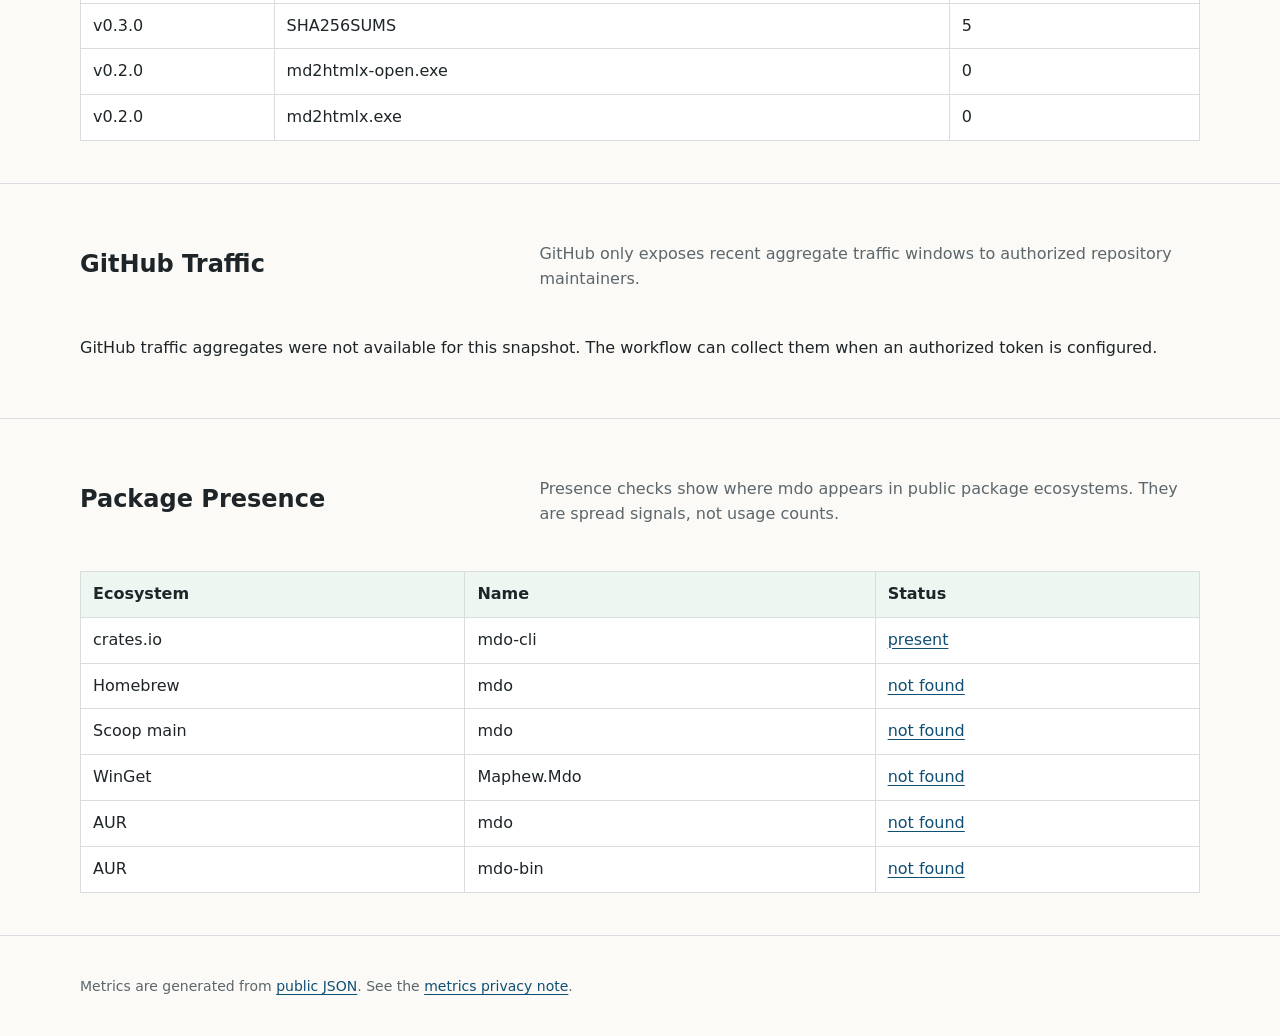
==== commit 3bc7f677: "Update public metrics" ====
--- a/docs/metrics/index.html
+++ b/docs/metrics/index.html
@@ -29,7 +29,7 @@
           <h1>Public Metrics</h1>
           <p>Passive adoption signals for mdo. Everything here is aggregate or already public, and the CLI does not send telemetry.</p>
         </div>
-        <p class="source-note">Last collected: <code>2026-11-25T18:39:09Z</code></p>
+        <p class="source-note">Last collected: <code>2026-11-26T18:25:38Z</code></p>
         <div class="metric-grid">
           <div class="metric-card"><span>GitHub stars</span><strong>5</strong><small>public repository signal</small></div><div class="metric-card"><span>GitHub forks</span><strong>0</strong><small>public repository signal</small></div><div class="metric-card"><span>Release downloads</span><strong>133</strong><small>GitHub release assets</small></div><div class="metric-card"><span>crates.io downloads</span><strong>70</strong><small>crate total</small></div><div class="metric-card"><span>crates.io recent</span><strong>22</strong><small>crate recent window</small></div>
         </div>
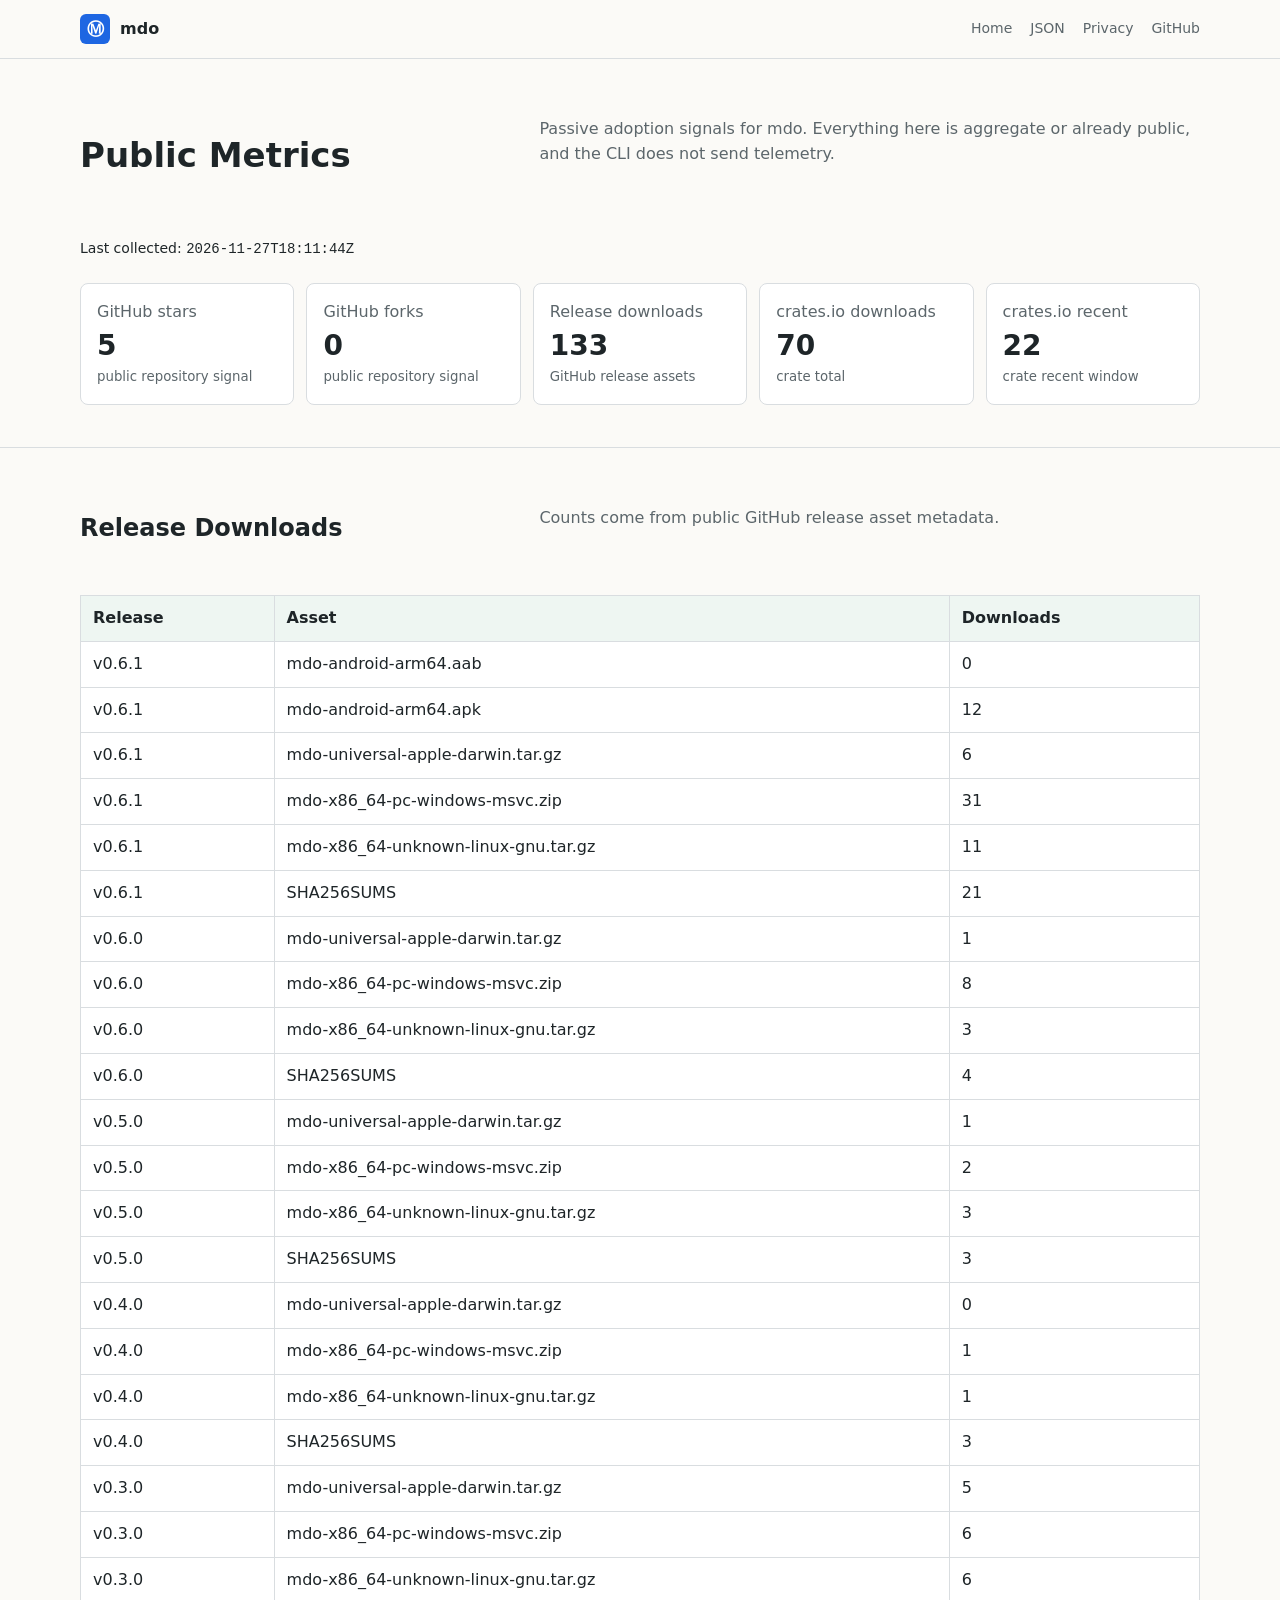
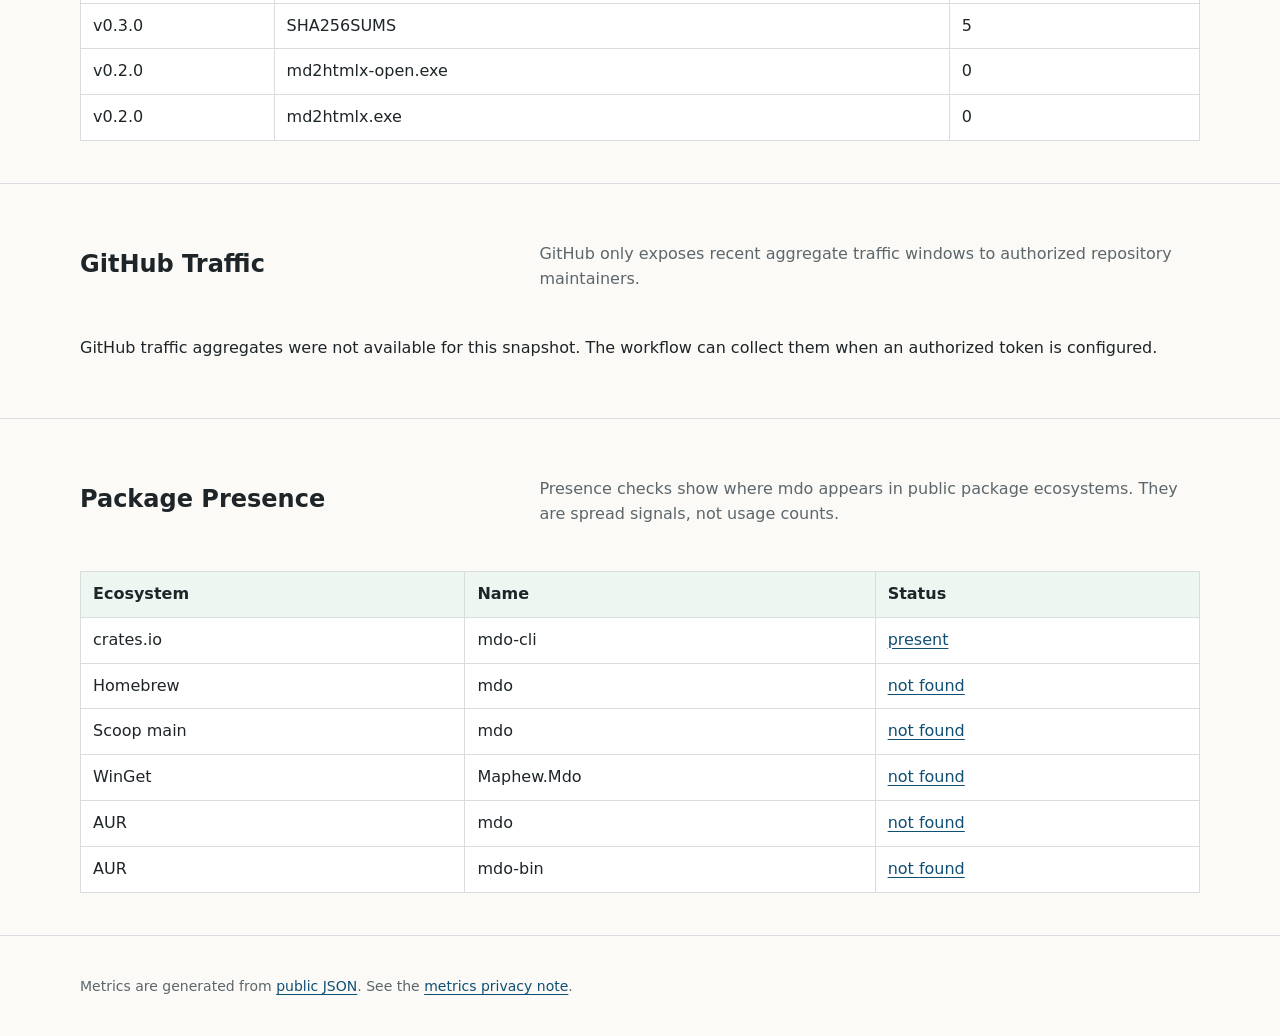
==== commit e57a6957: "Update public metrics" ====
--- a/docs/metrics/index.html
+++ b/docs/metrics/index.html
@@ -29,7 +29,7 @@
           <h1>Public Metrics</h1>
           <p>Passive adoption signals for mdo. Everything here is aggregate or already public, and the CLI does not send telemetry.</p>
         </div>
-        <p class="source-note">Last collected: <code>2026-11-26T18:25:38Z</code></p>
+        <p class="source-note">Last collected: <code>2026-11-27T18:11:44Z</code></p>
         <div class="metric-grid">
           <div class="metric-card"><span>GitHub stars</span><strong>5</strong><small>public repository signal</small></div><div class="metric-card"><span>GitHub forks</span><strong>0</strong><small>public repository signal</small></div><div class="metric-card"><span>Release downloads</span><strong>133</strong><small>GitHub release assets</small></div><div class="metric-card"><span>crates.io downloads</span><strong>70</strong><small>crate total</small></div><div class="metric-card"><span>crates.io recent</span><strong>22</strong><small>crate recent window</small></div>
         </div>
